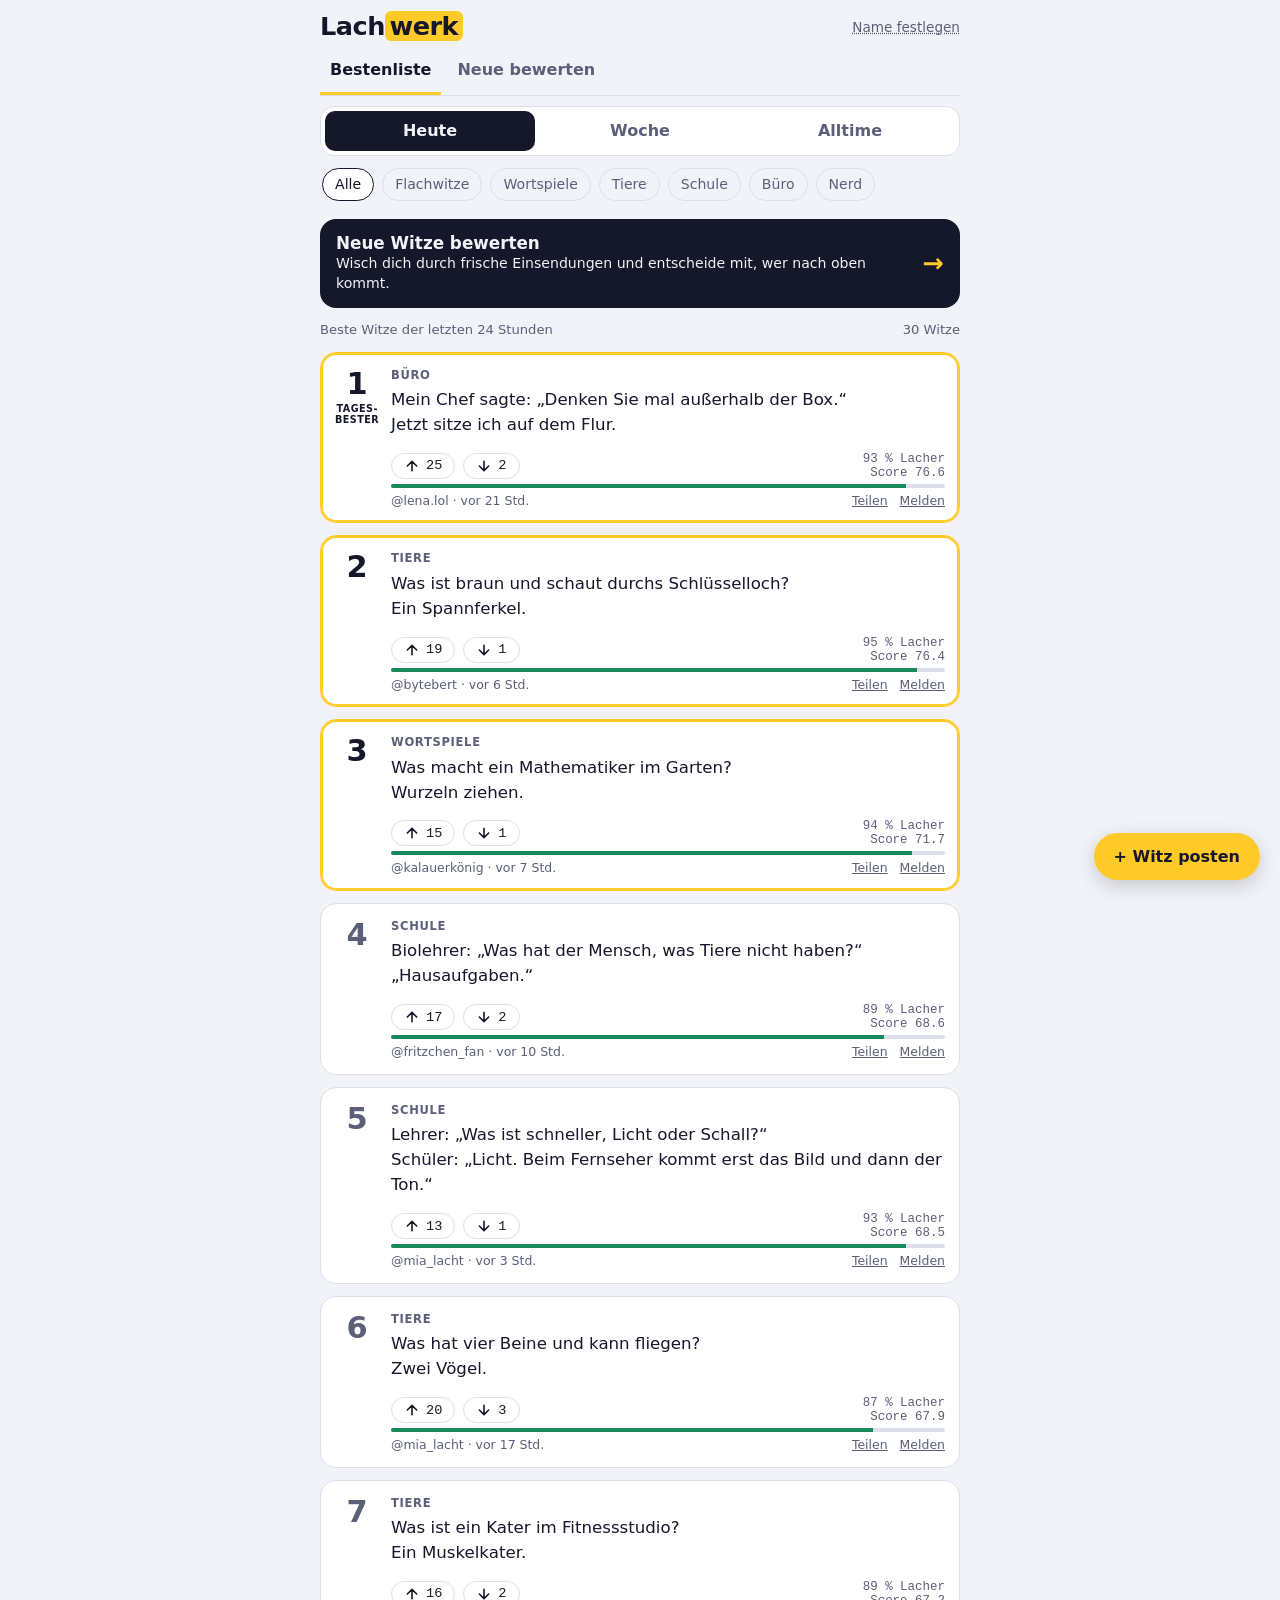
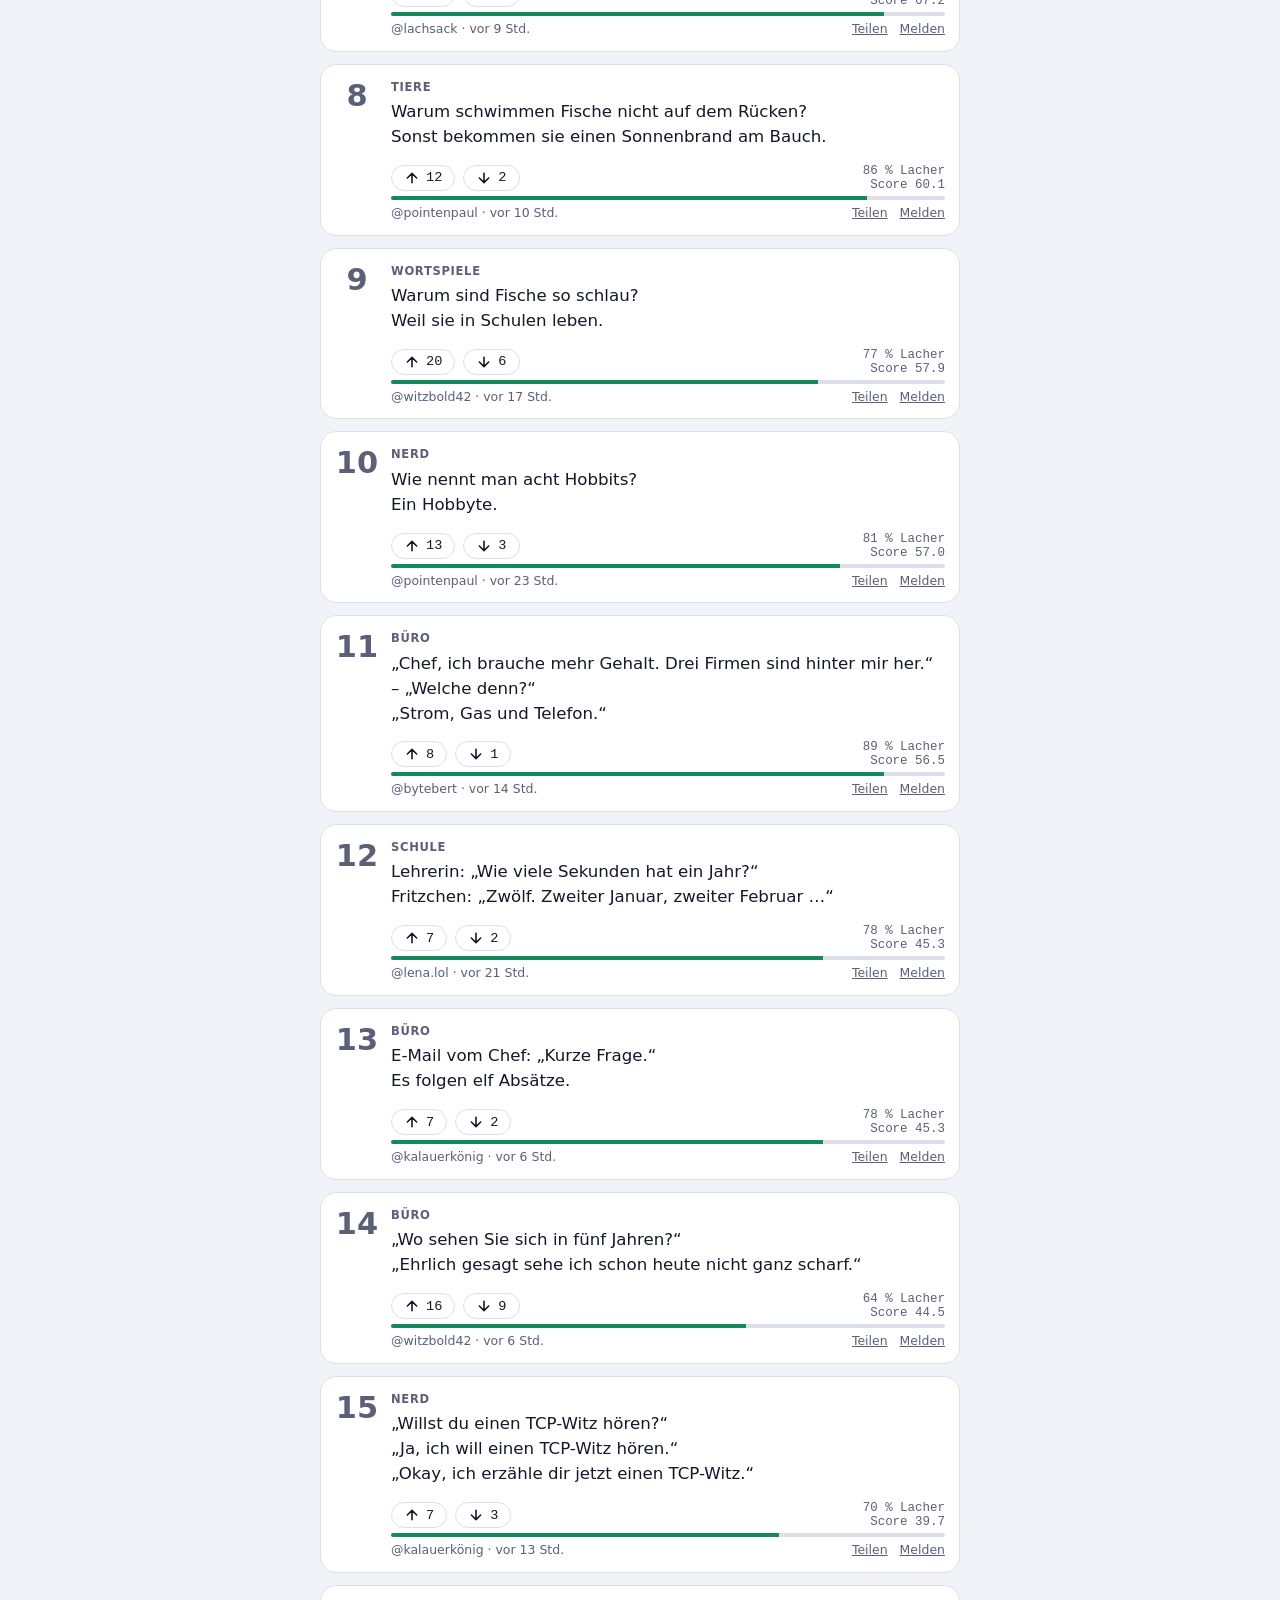
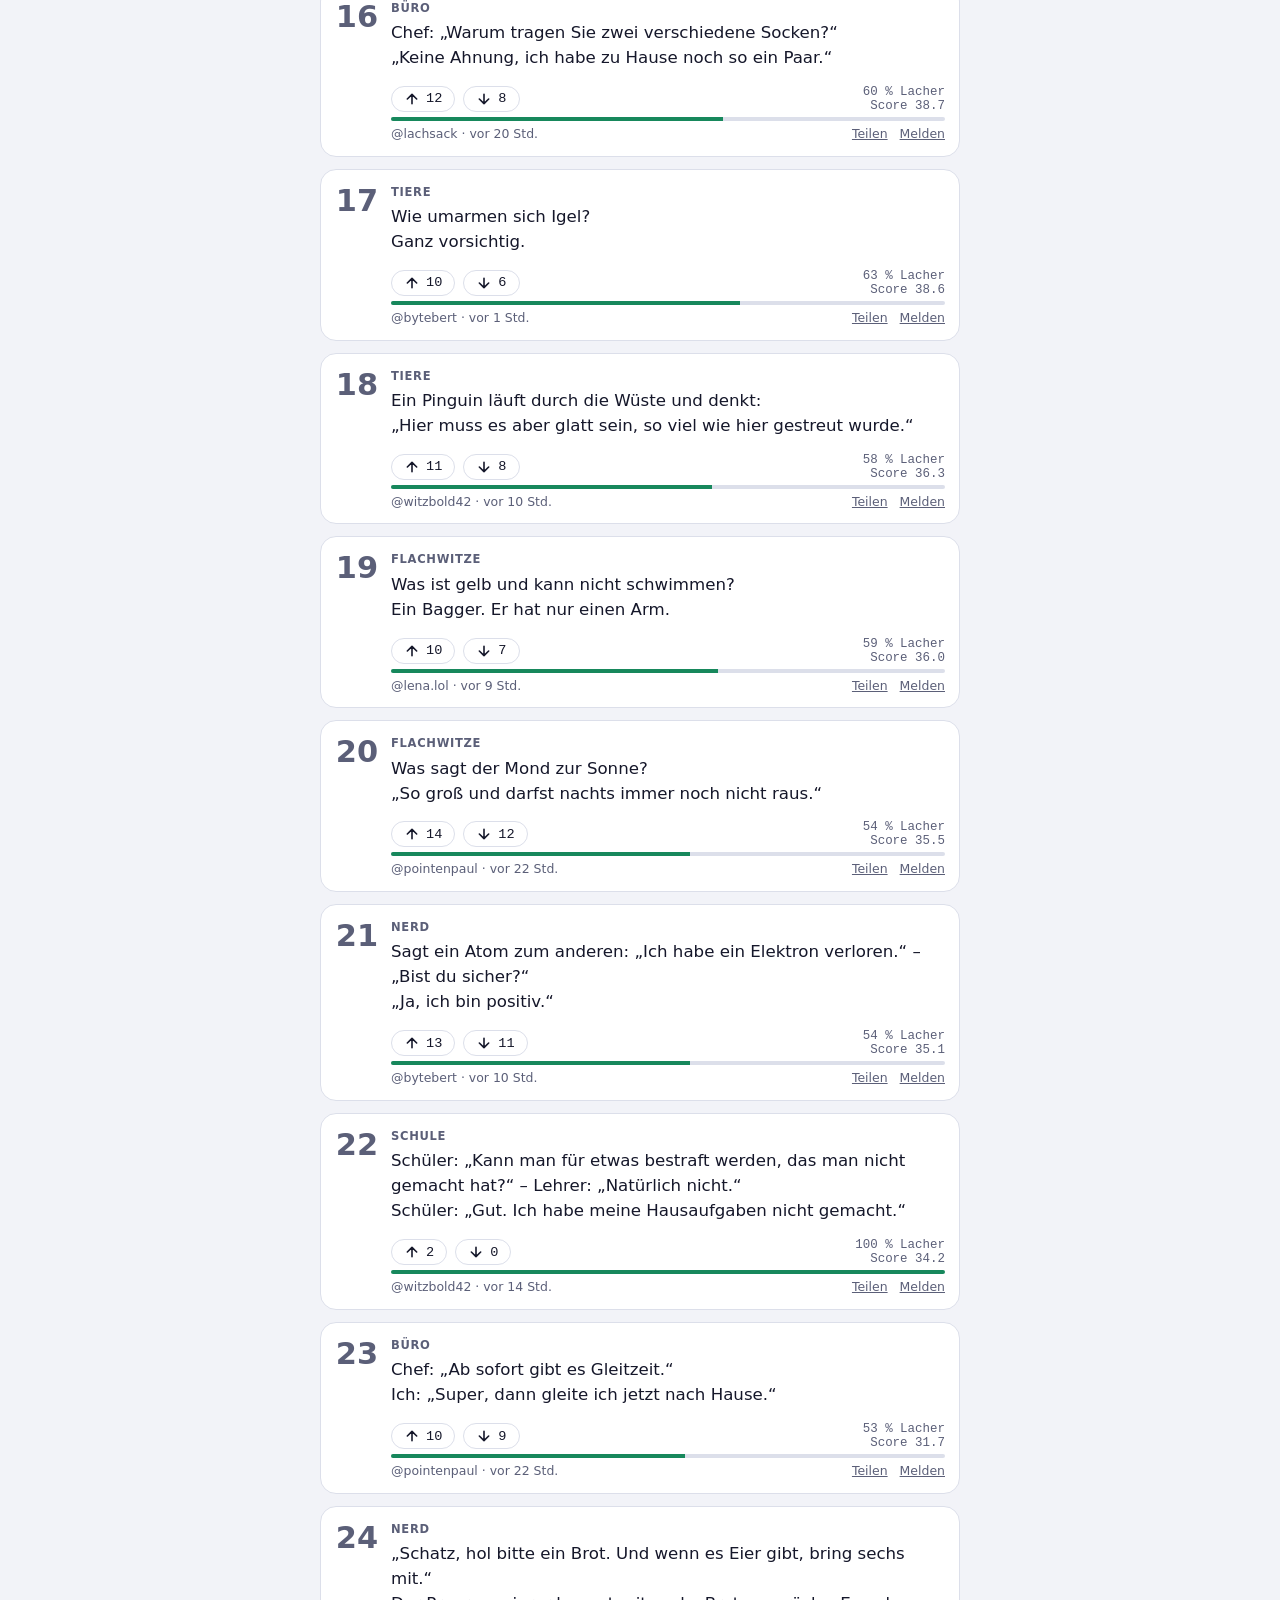
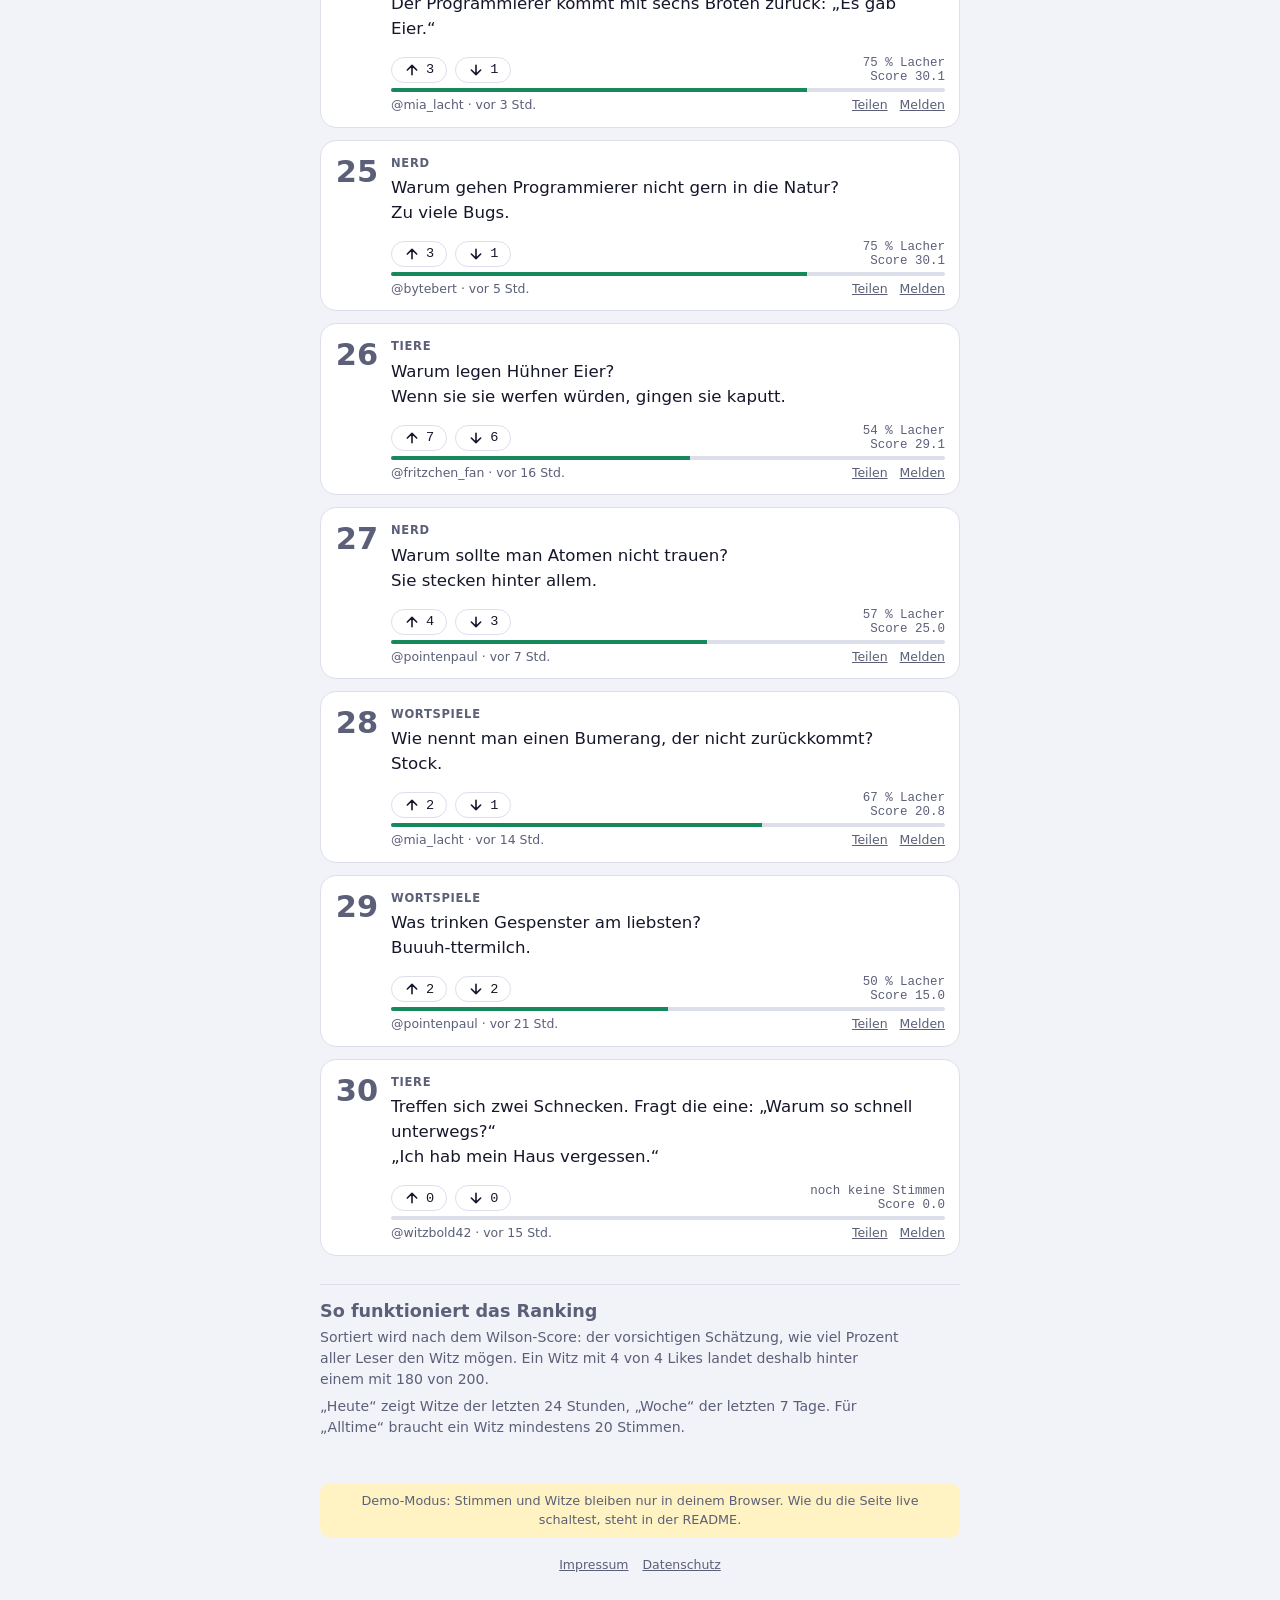
==== index.html @ f5f8daeb "Add files via upload" ====
<!doctype html>
<html lang="de">
<head>
  <meta charset="utf-8">
  <meta name="viewport" content="width=device-width, initial-scale=1, viewport-fit=cover">
  <title>Lachwerk – Die besten Witze des Tages</title>
  <meta name="description" content="Witze posten, liken und mitentscheiden: Tagesbeste, Wochenbeste und die besten Witze aller Zeiten. Ohne Anmeldung.">
  <meta name="theme-color" content="#ffc928">
  <link rel="icon" href="favicon.svg" type="image/svg+xml">
  <link rel="stylesheet" href="style.css">
  <!-- Vorschau beim Teilen (WhatsApp, Telegram …). Für beste Ergebnisse "og:image" auf die volle Adresse ändern,
       z. B. https://DEIN-NAME.github.io/lachwerk/og-image.png -->
  <meta property="og:type" content="website">
  <meta property="og:title" content="Lachwerk – Die besten Witze des Tages">
  <meta property="og:description" content="Witze posten, liken und mitentscheiden, welcher Witz heute ganz oben steht.">
  <meta property="og:image" content="og-image.png">
  <meta name="twitter:card" content="summary_large_image">
</head>
<body>
  <div class="wrap">
    <header>
      <div class="bar">
        <a class="logo" href="#/" aria-label="Lachwerk – zur Bestenliste">Lach<span>werk</span></a>
        <button class="who" id="who" title="Deinen Anzeigenamen ändern">Gast</button>
      </div>
      <nav class="nav" id="nav" aria-label="Hauptnavigation"></nav>
      <div id="listControls" style="display:grid;gap:10px">
        <div class="tabs" role="tablist" aria-label="Zeitraum">
          <button role="tab" data-range="day" aria-selected="true">Heute</button>
          <button role="tab" data-range="week" aria-selected="false">Woche</button>
          <button role="tab" data-range="all" aria-selected="false">Alltime</button>
        </div>
        <div class="chips" id="chips"></div>
      </div>
    </header>

    <main id="main"><p class="loading">Lade Witze …</p></main>

    <footer>
      <p class="demo-banner" id="demoBanner" hidden>Demo-Modus: Stimmen und Witze bleiben nur in deinem Browser. Wie du die Seite live schaltest, steht in der README.</p>
      <nav><a href="impressum.html">Impressum</a><a href="datenschutz.html">Datenschutz</a></nav>
    </footer>
  </div>

  <button class="fab" id="postBtn">+ Witz posten</button>

  <div class="scrim" id="postSheet" hidden>
    <form class="sheet" id="postForm" novalidate>
      <h2>Neuer Witz</h2>
      <label>Dein Name (wird angezeigt)<input type="text" id="postName" maxlength="24" autocomplete="nickname" placeholder="z. B. Pointenpaul"></label>
      <label>Kategorie<select id="postCat"></select></label>
      <label>Dein Witz<textarea id="postText" maxlength="500" placeholder="Was ist …"></textarea></label>
      <div id="dupBox" hidden></div>
      <p class="err" id="postErr"></p>
      <p class="muted small">Keine Beleidigungen, keine Werbung. Gemeldete Witze werden geprüft.</p>
      <div class="row end"><button type="button" class="btn ghost" data-close>Abbrechen</button><button class="btn accent" id="postSubmit">Veröffentlichen</button></div>
    </form>
  </div>

  <div class="scrim" id="nameSheet" hidden>
    <form class="sheet" id="nameForm" novalidate>
      <h2>Dein Anzeigename</h2>
      <p class="muted small">Erscheint unter deinen Witzen. Ein Konto brauchst du nicht.</p>
      <label>Name<input type="text" id="nameInput" maxlength="24" autocomplete="nickname"></label>
      <p class="err" id="nameErr"></p>
      <div class="row end"><button type="button" class="btn ghost" data-close>Abbrechen</button><button class="btn">Speichern</button></div>
    </form>
  </div>

  <div class="scrim" id="reportSheet" hidden>
    <div class="sheet">
      <h2>Witz melden?</h2>
      <p class="muted small">Der Witz wird für dich ausgeblendet und von der Moderation geprüft. Nach mehreren Meldungen wird er für alle ausgeblendet.</p>
      <div class="row end"><button class="btn ghost" data-close>Abbrechen</button><button class="btn" id="reportConfirm">Melden</button></div>
    </div>
  </div>

  <div class="toast" id="toast" role="status" hidden></div>

  <script src="config.js"></script>
  <script src="startwitze.js"></script>
  <script src="app.js"></script>
</body>
</html>
---- style.css ----
/* Lachwerk – phone-first, eine Spalte. Systemschriften (keine externen Fonts, DSGVO-freundlich). */
:root {
  --bg: #f2f3f8; --surface: #ffffff; --ink: #15172a; --muted: #5b5f78; --line: #dcdfea;
  --accent: #ffc928; --accent-soft: #fff3c4; --up: #17885c; --down: #c93a52; --wa: #1f9e57; --scrim: rgba(21,23,42,.45);
  --f-display: ui-rounded, "SF Pro Rounded", "Arial Rounded MT Bold", "Nunito", system-ui, sans-serif;
  --f-body: system-ui, -apple-system, "Segoe UI", Roboto, "Helvetica Neue", Arial, sans-serif;
  --f-mono: ui-monospace, "SF Mono", Menlo, Consolas, monospace;
  color-scheme: light;
}
@media (prefers-color-scheme: dark) {
  :root {
    --bg: #10111a; --surface: #1a1c29; --ink: #eef0f8; --muted: #9a9eb8; --line: #2b2e40;
    --accent-soft: #3a3218; --up: #3ccf95; --down: #ff6f86; --wa: #25b866; --scrim: rgba(0,0,0,.6);
    color-scheme: dark;
  }
}

* { box-sizing: border-box; }
[hidden] { display: none !important; }
html, body { margin: 0; }
body {
  background: var(--bg); color: var(--ink); font: 400 16px/1.5 var(--f-body);
  padding-left: max(16px, env(safe-area-inset-left, 0px));
  padding-right: max(16px, env(safe-area-inset-right, 0px));
}
a { color: inherit; }
button { font: inherit; color: inherit; cursor: pointer; }
button:disabled { opacity: .55; cursor: default; }
:focus-visible { outline: 3px solid var(--accent); outline-offset: 2px; }
.wrap { max-width: 640px; margin: 0 auto; padding-block: 0 100px; }

/* Kopf */
header { position: sticky; top: env(safe-area-inset-top, 0px); z-index: 5; background: var(--bg); padding-block: 14px 10px; display: grid; gap: 10px; }
.bar { display: flex; align-items: center; gap: 10px; }
.logo { font: 800 1.6rem/1 var(--f-display); letter-spacing: -.02em; margin-right: auto; text-decoration: none; }
.logo span { background: var(--accent); color: #15172a; padding: 0 .18em; border-radius: 6px; }
.who { font-size: .85rem; color: var(--muted); border: 0; background: none; padding: 0; text-decoration: underline dotted; }
.btn { display: inline-flex; align-items: center; justify-content: center; gap: 6px; border: 0; border-radius: 999px; padding: 9px 16px; font-weight: 600; background: var(--ink); color: var(--bg); text-decoration: none; font-size: .95rem; }
.btn.ghost { background: transparent; color: var(--ink); border: 1.5px solid var(--line); }
.btn.accent { background: var(--accent); color: #15172a; }
.btn.danger { background: var(--down); color: #fff; }
.btn.wa { background: var(--wa); color: #fff; }

.nav { display: flex; gap: 6px; border-bottom: 1px solid var(--line); overflow-x: auto; scrollbar-width: none; }
.nav a { padding: 8px 10px 10px; font-weight: 600; color: var(--muted); border-bottom: 3px solid transparent; display: inline-flex; gap: 6px; align-items: center; white-space: nowrap; text-decoration: none; }
.nav a[aria-current="page"] { color: var(--ink); border-bottom-color: var(--accent); }
.badge { font: 600 .7rem/1 var(--f-mono); background: var(--accent); color: #15172a; border-radius: 999px; padding: 3px 6px; }
.badge.alert { background: var(--down); color: #fff; }

.tabs { display: grid; grid-auto-flow: column; grid-auto-columns: 1fr; background: var(--surface); border: 1px solid var(--line); border-radius: 14px; padding: 4px; }
.tabs button { border: 0; background: transparent; border-radius: 10px; padding: 8px 4px; font-weight: 600; color: var(--muted); }
.tabs button[aria-selected="true"] { background: var(--ink); color: var(--bg); }
.chips { display: flex; gap: 8px; overflow-x: auto; scrollbar-width: none; padding: 2px; }
.chips::-webkit-scrollbar, .nav::-webkit-scrollbar { display: none; }
.chip { flex: none; border: 1.5px solid var(--line); background: transparent; border-radius: 999px; padding: 5px 12px; font-size: .88rem; font-weight: 500; color: var(--muted); }
.chip[aria-pressed="true"] { border-color: var(--ink); color: var(--ink); background: var(--surface); }

/* Inhalt */
.view { display: grid; gap: 12px; padding-top: 6px; }
.meta-row { display: flex; justify-content: space-between; align-items: baseline; gap: 8px; font-size: .82rem; color: var(--muted); }
.notice { background: var(--accent-soft); border-radius: 10px; padding: 8px 12px; font-size: .88rem; }
h1 { font: 800 1.6rem/1.15 var(--f-display); margin: 0; text-wrap: balance; }
h2 { font: 800 1.1rem var(--f-display); margin: 0; }
.muted { color: var(--muted); margin: 0; }
.small { font-size: .85rem; }
.loading { color: var(--muted); text-align: center; padding: 40px 0; }

.cta { display: flex; align-items: center; gap: 12px; background: var(--ink); color: var(--bg); border-radius: 16px; padding: 14px 16px; font-size: .88rem; line-height: 1.4; text-decoration: none; }
.cta strong { font: 800 1.05rem var(--f-display); }
.cta .arrow { margin-left: auto; font: 800 1.6rem var(--f-display); color: var(--accent); }

ol.list { list-style: none; margin: 0; padding: 0; display: grid; gap: 12px; }
.card { background: var(--surface); border: 1px solid var(--line); border-radius: 16px; padding: 14px 14px 12px; display: grid; grid-template-columns: 44px 1fr; gap: 4px 12px; }
.card.top { border-color: var(--accent); box-shadow: 0 0 0 2px var(--accent) inset; }
.card.single { grid-template-columns: 1fr; }
.card.single > * { grid-column: 1 / -1; }
.rank { font: 800 1.9rem/1 var(--f-display); color: var(--muted); text-align: center; padding-top: 2px; }
.card.top .rank { color: var(--ink); }
.rank small { display: block; font: 600 .6rem/1.2 var(--f-body); letter-spacing: .05em; text-transform: uppercase; margin-top: 4px; hyphens: auto; }
.body { min-width: 0; }
.tag { font-size: .72rem; font-weight: 600; letter-spacing: .06em; text-transform: uppercase; color: var(--muted); }
.joke { margin: 4px 0 10px; font-size: 1.04rem; white-space: pre-line; overflow-wrap: anywhere; display: block; text-decoration: none; }
.card.single .joke { font-size: 1.25rem; }
.foot { grid-column: 2; display: flex; flex-wrap: wrap; align-items: center; gap: 8px; }
.vote { display: inline-flex; align-items: center; gap: 6px; border: 1.5px solid var(--line); background: transparent; border-radius: 999px; padding: 4px 12px; font: 500 .85rem var(--f-mono); font-variant-numeric: tabular-nums; }
.vote svg { width: 16px; height: 16px; }
.vote.up[aria-pressed="true"] { border-color: var(--up); color: var(--up); background: color-mix(in srgb, var(--up) 12%, transparent); }
.vote.down[aria-pressed="true"] { border-color: var(--down); color: var(--down); background: color-mix(in srgb, var(--down) 12%, transparent); }
.score { margin-left: auto; font: 500 .78rem var(--f-mono); color: var(--muted); text-align: right; font-variant-numeric: tabular-nums; }
.meter { grid-column: 2; height: 4px; border-radius: 4px; background: var(--line); overflow: hidden; }
.meter i { display: block; height: 100%; background: var(--up); }
.by { grid-column: 2; display: flex; justify-content: space-between; flex-wrap: wrap; gap: 8px; font-size: .78rem; color: var(--muted); }
.by-actions { display: inline-flex; gap: 12px; }
.link { border: 0; background: none; padding: 0; color: var(--muted); text-decoration: underline; font-size: .78rem; }
.empty { text-align: center; color: var(--muted); padding: 40px 16px; border: 1.5px dashed var(--line); border-radius: 16px; margin: 0; }
.more { justify-self: center; }

.fab { position: fixed; right: calc(max(16px, env(safe-area-inset-right, 0px)) + 4px); bottom: calc(20px + env(safe-area-inset-bottom, 0px)); z-index: 6;
  border: 0; border-radius: 999px; background: var(--accent); color: #15172a; font: 800 1rem var(--f-display); padding: 14px 20px; box-shadow: 0 6px 20px rgba(0,0,0,.18); }

.how { margin-top: 16px; font-size: .88rem; color: var(--muted); border-top: 1px solid var(--line); padding-top: 16px; }
.how p { margin: 6px 0 0; max-width: 65ch; }

/* Swipe */
.swipe-stage { position: relative; display: grid; min-height: 330px; }
.swipe-card { grid-area: 1 / 1; position: relative; background: var(--surface); border: 1px solid var(--line); border-radius: 22px; padding: 30px 22px 20px;
  display: flex; flex-direction: column; gap: 10px; touch-action: pan-y; user-select: none; -webkit-user-select: none; cursor: grab;
  box-shadow: 0 10px 30px rgba(21,23,42,.10); transition: transform .22s ease, opacity .22s ease; }
.swipe-card.dragging { transition: none; cursor: grabbing; }
.swipe-card.leaving { opacity: 0; }
.swipe-card.behind { transform: scale(.95) translateY(12px); opacity: .55; box-shadow: none; pointer-events: none; }
.swipe-text { font-size: 1.3rem; line-height: 1.45; margin: 0; white-space: pre-line; overflow-wrap: anywhere; flex: 1; }
.swipe-meta { font-size: .8rem; color: var(--muted); }
.stamp { position: absolute; top: 16px; font: 800 1.05rem var(--f-display); text-transform: uppercase; letter-spacing: .06em; padding: 3px 10px; border: 3px solid; border-radius: 8px; opacity: 0; pointer-events: none; }
.stamp.like { right: 16px; color: var(--up); transform: rotate(8deg); }
.stamp.nope { left: 16px; color: var(--down); transform: rotate(-8deg); }
.swipe-actions { display: flex; justify-content: center; align-items: center; gap: 18px; }
.round { width: 64px; height: 64px; border-radius: 50%; border: 2px solid var(--line); background: var(--surface); display: grid; place-items: center; }
.round svg { width: 28px; height: 28px; }
.round.like { color: var(--up); border-color: var(--up); }
.round.nope { color: var(--down); border-color: var(--down); }
.swipe-hint { text-align: center; font-size: .78rem; color: var(--muted); margin: 0; }
.swipe-empty { display: grid; gap: 10px; text-align: center; padding: 40px 16px; border: 1.5px dashed var(--line); border-radius: 22px; }
.swipe-empty p { margin: 0; }
.row { display: flex; gap: 8px; flex-wrap: wrap; }
.row.end { justify-content: flex-end; }
.row.center { justify-content: center; }

/* Teilen */
.share { display: grid; gap: 12px; background: var(--surface); border: 1px solid var(--line); border-radius: 16px; padding: 16px; }
.share-grid { display: grid; grid-template-columns: minmax(0, 1fr) 180px; gap: 16px; align-items: start; }
.share-grid canvas { width: 100%; height: auto; border-radius: 10px; border: 1px solid var(--line); display: block; }
.share-buttons { display: grid; gap: 8px; align-content: start; }
@media (max-width: 460px) { .share-grid { grid-template-columns: 1fr; } .share-grid canvas { max-width: 200px; } }

/* Moderation */
.mod-list { list-style: none; margin: 0; padding: 0; display: grid; gap: 12px; }
.mod-item { background: var(--surface); border: 1px solid var(--line); border-radius: 14px; padding: 14px; display: grid; gap: 8px; }
.mod-item.st-hidden { border-color: var(--down); }
.mod-item .txt { margin: 0; white-space: pre-line; overflow-wrap: anywhere; }
.mod-head { display: flex; flex-wrap: wrap; align-items: center; gap: 8px; }
.pill { font-size: .72rem; font-weight: 600; border-radius: 999px; padding: 2px 9px; border: 1.5px solid var(--line); }
.pill.st-hidden { border-color: var(--down); color: var(--down); }
.pill.st-visible { border-color: var(--up); color: var(--up); }
.pill.reports { background: var(--accent-soft); border-color: transparent; }

/* Formulare & Sheets */
.form { display: grid; gap: 12px; }
.form label, .sheet label { font-size: .82rem; font-weight: 600; display: grid; gap: 4px; }
input[type=text], input[type=password], select, textarea { font: inherit; font-weight: 400; color: var(--ink); background: var(--bg); border: 1.5px solid var(--line); border-radius: 10px; padding: 10px; }
textarea { min-height: 120px; resize: vertical; }
.scrim { position: fixed; inset: 0; background: var(--scrim); z-index: 10; display: flex; align-items: flex-end; justify-content: center; }
.sheet { background: var(--surface); width: 100%; max-width: 520px; border-radius: 20px 20px 0 0; max-height: 92vh; overflow: auto;
  padding: 20px max(20px, env(safe-area-inset-right, 0px)) calc(20px + env(safe-area-inset-bottom, 0px)) max(20px, env(safe-area-inset-left, 0px)); display: grid; gap: 12px; }
.err { color: var(--down); font-size: .85rem; margin: 0; }
.dup { background: color-mix(in srgb, var(--down) 10%, var(--surface)); border: 1.5px solid var(--down); border-radius: 12px; padding: 10px 12px; display: grid; gap: 6px; font-size: .88rem; }
.dup q { display: block; white-space: pre-line; color: var(--muted); quotes: none; }
.toast { position: fixed; left: 50%; transform: translateX(-50%); bottom: calc(84px + env(safe-area-inset-bottom, 0px)); background: var(--ink); color: var(--bg); padding: 10px 16px; border-radius: 999px; font-size: .9rem; z-index: 20; max-width: calc(100% - 32px); text-align: center; }

footer { margin-top: 32px; display: grid; gap: 6px; justify-items: center; font-size: .78rem; color: var(--muted); text-align: center; }
footer nav { display: flex; gap: 14px; }
.demo-banner { background: var(--accent-soft); border-radius: 10px; padding: 8px 12px; font-size: .8rem; }

/* Rechtstexte */
.legal { max-width: 65ch; padding-block: 24px 60px; }
.legal h1 { margin-bottom: 16px; }
.legal h2 { margin-top: 24px; }
.legal mark { background: var(--accent-soft); color: inherit; padding: 0 .2em; }

@media (prefers-reduced-motion: reduce) { .swipe-card { transition: none; } }
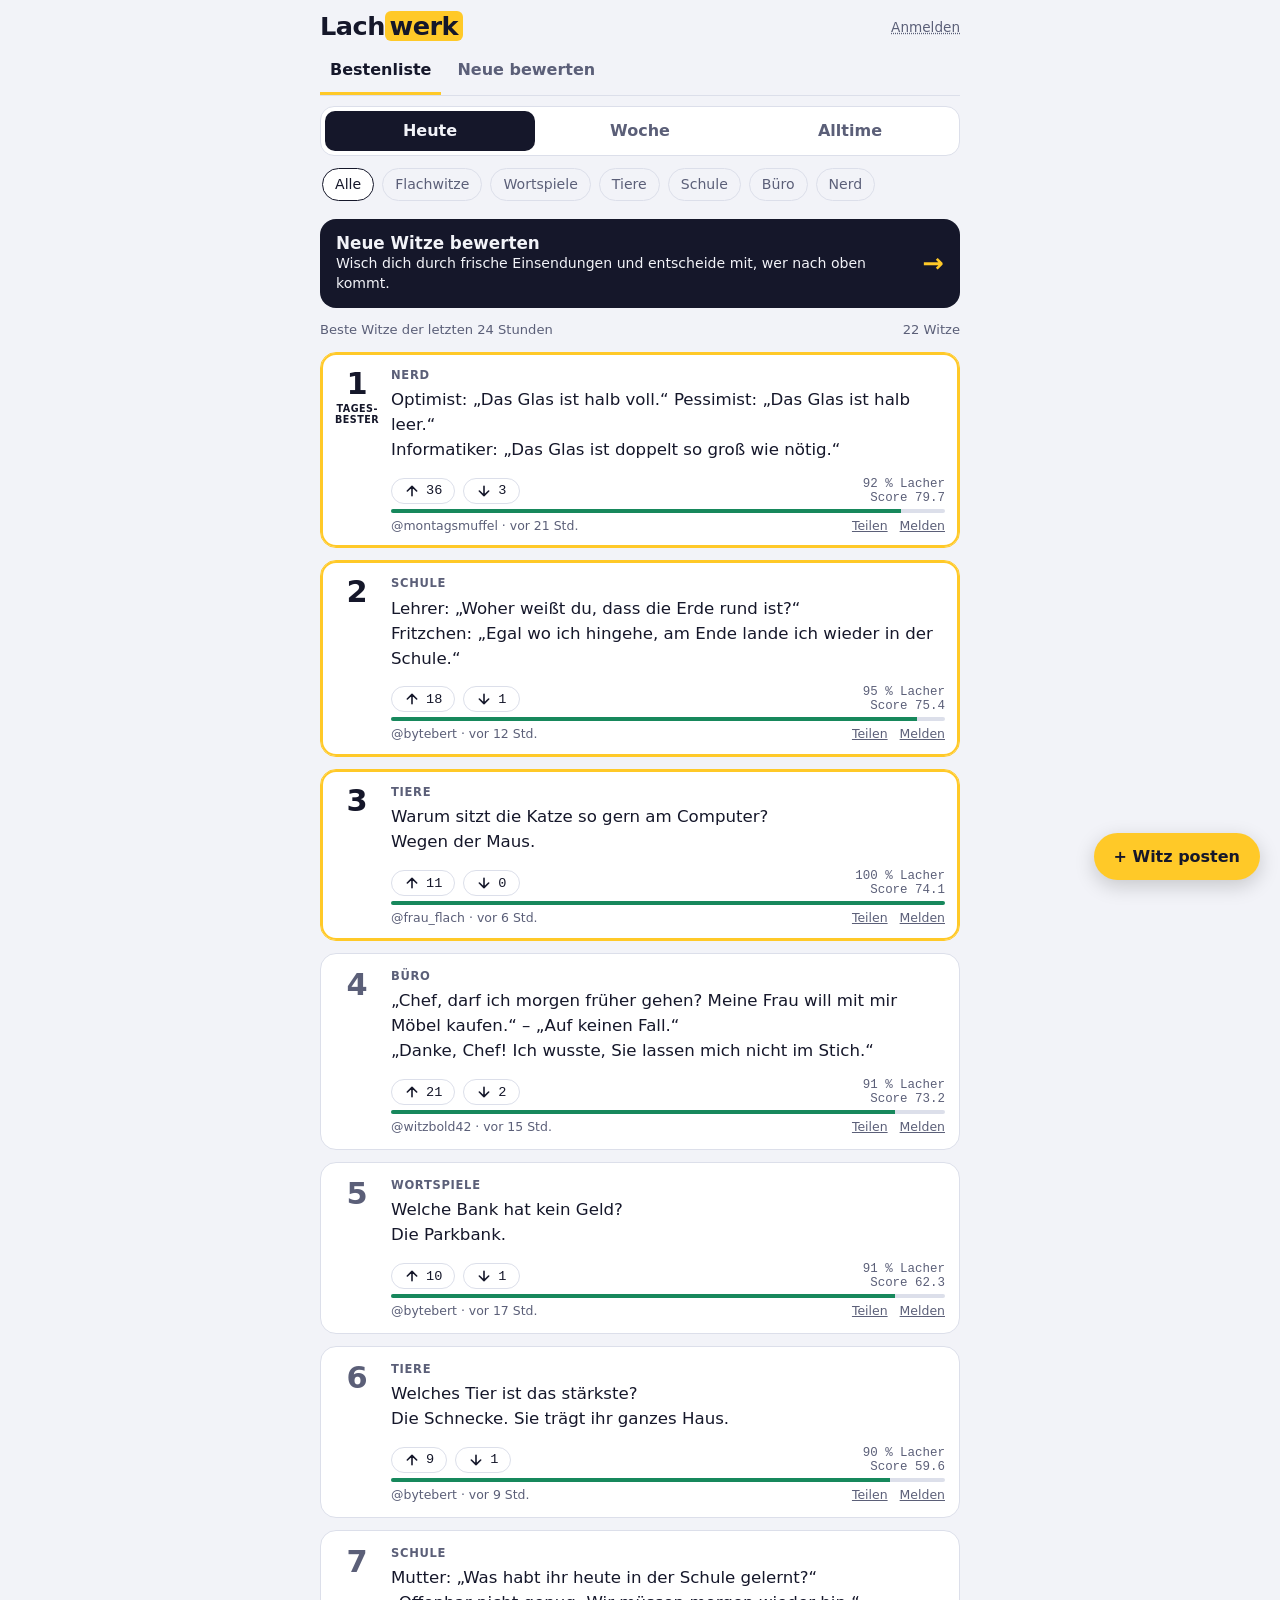
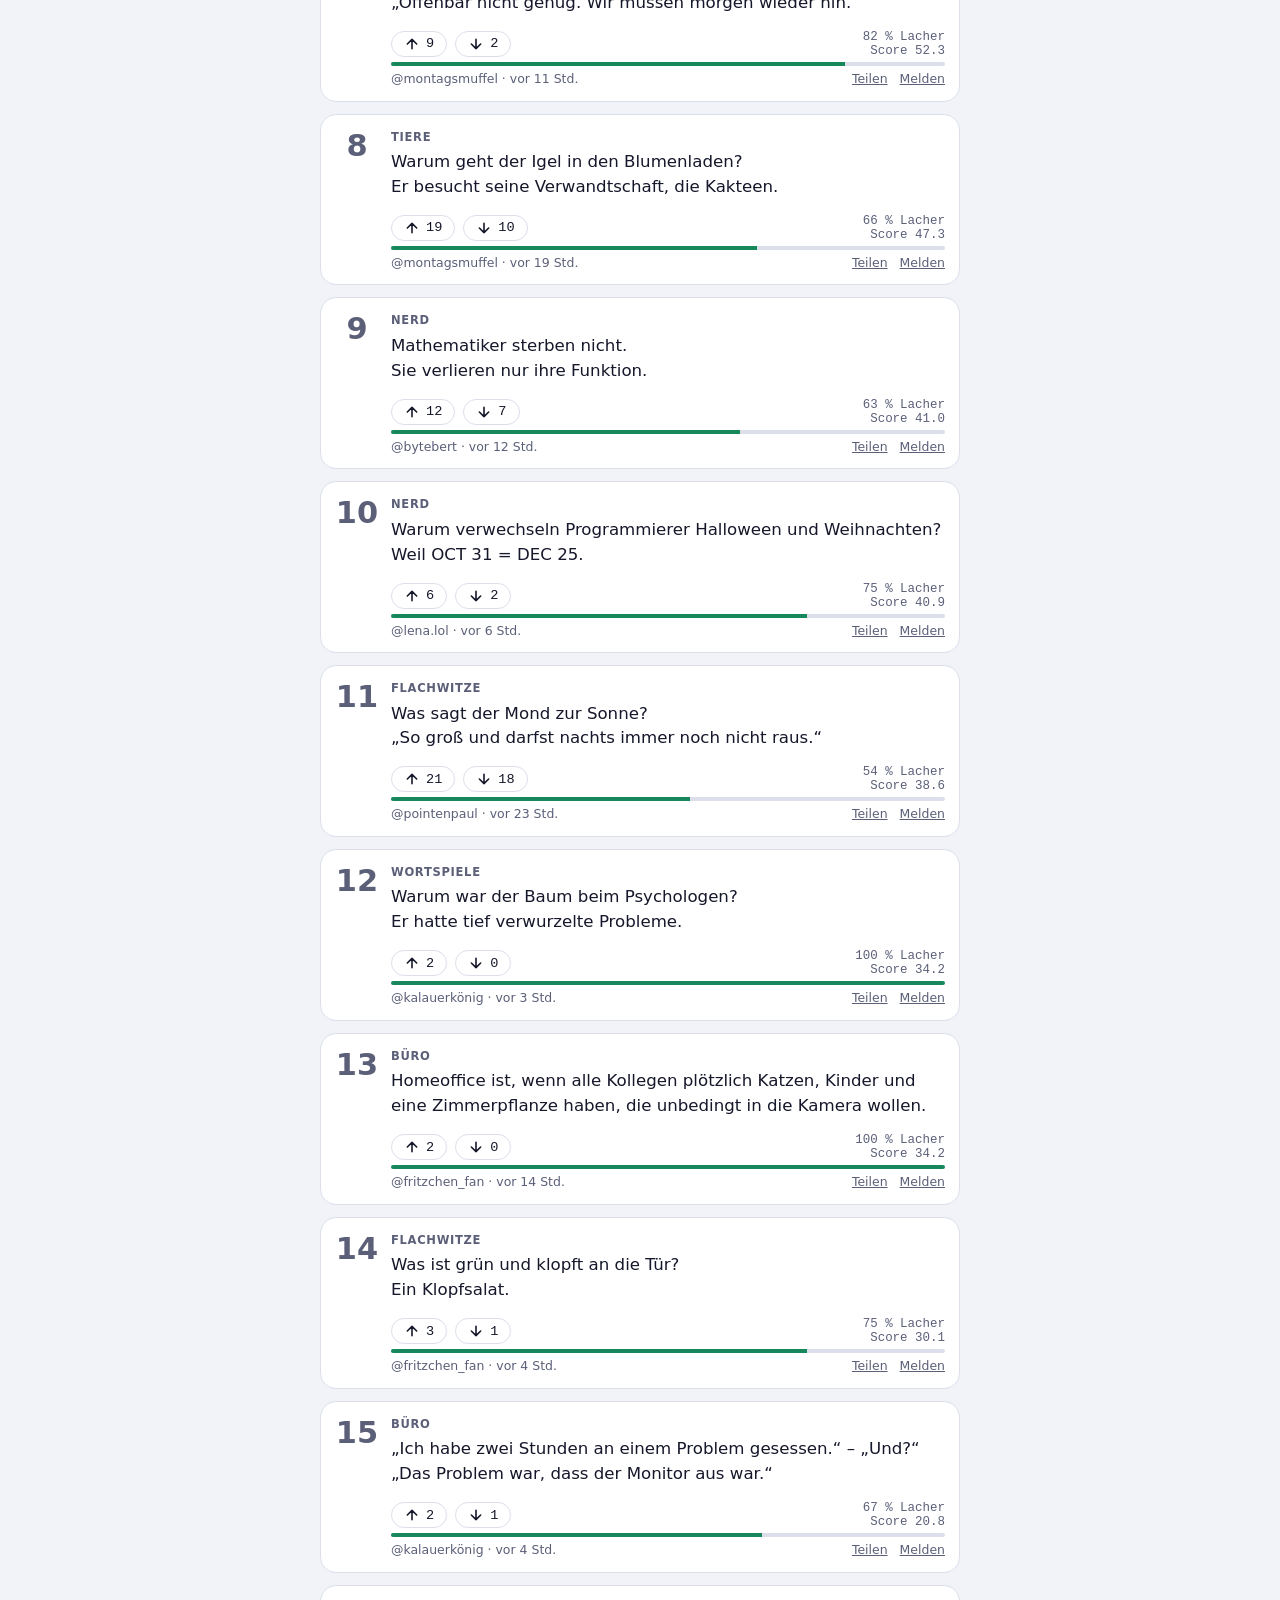
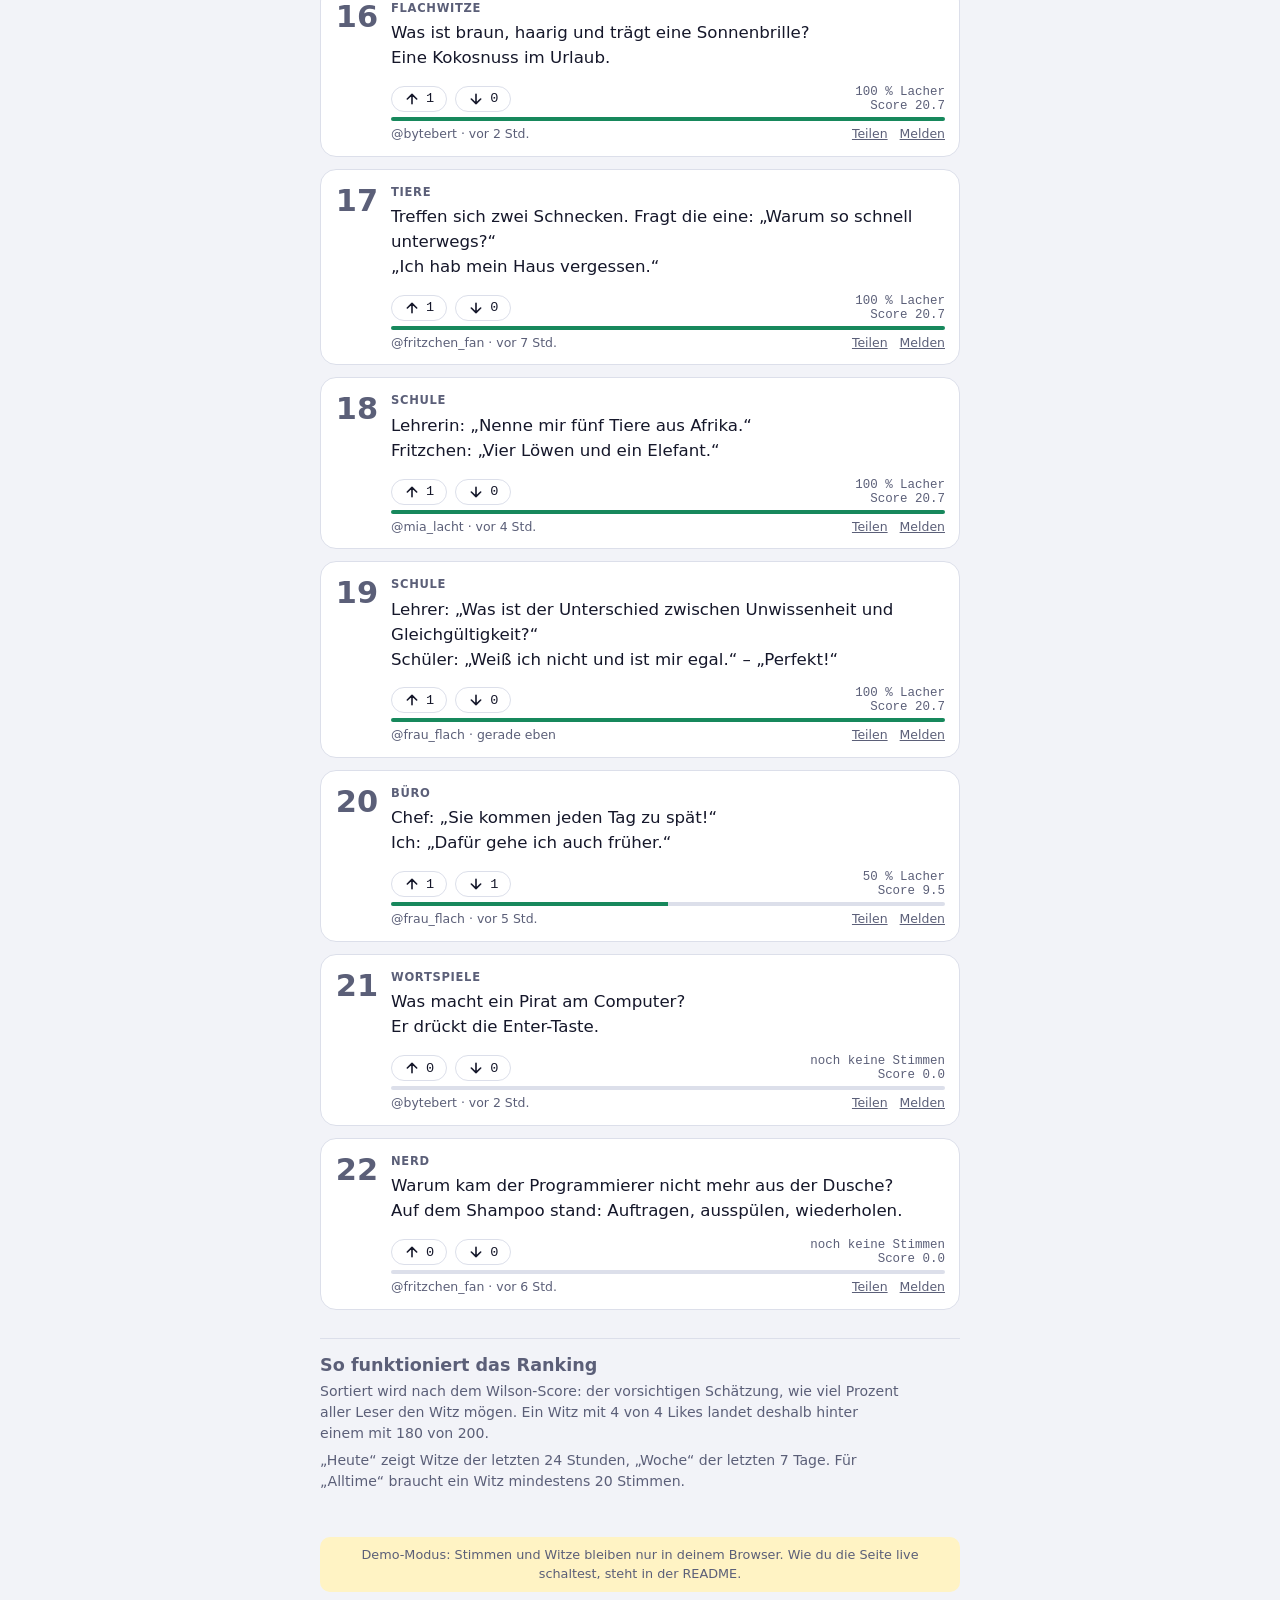
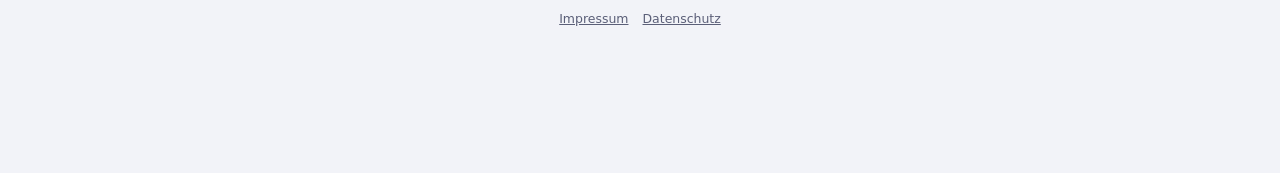
==== commit 1dc7e62f: "Registrierung zum Posten: Konten mit E-Mail-Bestätigung - Posten nur mit Konto (Benutzername, E-Mail" ====
--- a/index.html
+++ b/index.html
@@ -21,7 +21,7 @@
     <header>
       <div class="bar">
         <a class="logo" href="#/" aria-label="Lachwerk – zur Bestenliste">Lach<span>werk</span></a>
-        <button class="who" id="who" title="Deinen Anzeigenamen ändern">Gast</button>
+        <button class="who" id="who" title="Anmelden oder registrieren">Anmelden</button>
       </div>
       <nav class="nav" id="nav" aria-label="Hauptnavigation"></nav>
       <div id="listControls" style="display:grid;gap:10px">
@@ -47,7 +47,7 @@
   <div class="scrim" id="postSheet" hidden>
     <form class="sheet" id="postForm" novalidate>
       <h2>Neuer Witz</h2>
-      <label>Dein Name (wird angezeigt)<input type="text" id="postName" maxlength="24" autocomplete="nickname" placeholder="z. B. Pointenpaul"></label>
+      <p class="muted small" id="postAs"></p>
       <label>Kategorie<select id="postCat"></select></label>
       <label>Dein Witz<textarea id="postText" maxlength="500" placeholder="Was ist …"></textarea></label>
       <div id="dupBox" hidden></div>
@@ -57,13 +57,51 @@
     </form>
   </div>
 
-  <div class="scrim" id="nameSheet" hidden>
-    <form class="sheet" id="nameForm" novalidate>
-      <h2>Dein Anzeigename</h2>
-      <p class="muted small">Erscheint unter deinen Witzen. Ein Konto brauchst du nicht.</p>
-      <label>Name<input type="text" id="nameInput" maxlength="24" autocomplete="nickname"></label>
-      <p class="err" id="nameErr"></p>
-      <div class="row end"><button type="button" class="btn ghost" data-close>Abbrechen</button><button class="btn">Speichern</button></div>
+  <div class="scrim" id="authSheet" hidden>
+    <form class="sheet" id="authForm" novalidate>
+      <h2 id="authTitle">Anmelden</h2>
+      <p class="muted small" id="authReason"></p>
+      <div id="authFields" class="form">
+        <div class="tabs" role="tablist" id="authTabs">
+          <button type="button" role="tab" data-authmode="login" aria-selected="true">Anmelden</button>
+          <button type="button" role="tab" data-authmode="signup" aria-selected="false">Registrieren</button>
+        </div>
+        <label id="authNameRow" hidden>Benutzername (wird unter deinen Witzen angezeigt)<input type="text" id="authName" maxlength="20" autocomplete="username" placeholder="z. B. Pointenpaul"></label>
+        <label>E-Mail<input type="email" id="authEmail" autocomplete="email" inputmode="email"></label>
+        <label id="authPwRow">Passwort<input type="password" id="authPw" autocomplete="current-password" minlength="8"></label>
+        <label class="check" id="authConsentRow" hidden><input type="checkbox" id="authConsent"> <span>Ich habe die <a href="datenschutz.html" target="_blank" rel="noopener">Datenschutzerklärung</a> gelesen.</span></label>
+        <p class="muted small" id="authDemo" hidden>Demo-Modus: Das Konto gilt nur in diesem Browser. Ein Passwort wird nicht gespeichert.</p>
+        <p class="err" id="authErr"></p>
+        <div class="row end">
+          <button type="button" class="link" id="forgotBtn">Passwort vergessen?</button>
+          <button type="button" class="btn ghost" data-close>Abbrechen</button>
+          <button class="btn accent" id="authSubmit">Anmelden</button>
+        </div>
+      </div>
+      <p class="notice" id="authOk" hidden></p>
+    </form>
+  </div>
+
+  <div class="scrim" id="accountSheet" hidden>
+    <div class="sheet">
+      <h2>Dein Konto</h2>
+      <p class="muted small" id="accountInfo"></p>
+      <div class="row end">
+        <button type="button" class="btn ghost" id="accountPw">Passwort ändern</button>
+        <button type="button" class="btn ghost" data-close>Schließen</button>
+        <button type="button" class="btn" id="logoutBtn">Abmelden</button>
+      </div>
+      <p class="muted small">Konto löschen? Schreib uns über die Adresse im <a href="impressum.html">Impressum</a>.</p>
+    </div>
+  </div>
+
+  <div class="scrim" id="pwSheet" hidden>
+    <form class="sheet" id="pwForm" novalidate>
+      <h2>Neues Passwort</h2>
+      <label>Neues Passwort<input type="password" id="pwNew" autocomplete="new-password" minlength="8"></label>
+      <label>Noch einmal<input type="password" id="pwNew2" autocomplete="new-password" minlength="8"></label>
+      <p class="err" id="pwErr"></p>
+      <div class="row end"><button type="button" class="btn ghost" data-close>Abbrechen</button><button class="btn accent">Speichern</button></div>
     </form>
   </div>
 
--- a/style.css
+++ b/style.css
@@ -147,12 +147,15 @@
 /* Formulare & Sheets */
 .form { display: grid; gap: 12px; }
 .form label, .sheet label { font-size: .82rem; font-weight: 600; display: grid; gap: 4px; }
-input[type=text], input[type=password], select, textarea { font: inherit; font-weight: 400; color: var(--ink); background: var(--bg); border: 1.5px solid var(--line); border-radius: 10px; padding: 10px; }
+input[type=text], input[type=password], input[type=email], select, textarea { font: inherit; font-weight: 400; color: var(--ink); background: var(--bg); border: 1.5px solid var(--line); border-radius: 10px; padding: 10px; }
 textarea { min-height: 120px; resize: vertical; }
 .scrim { position: fixed; inset: 0; background: var(--scrim); z-index: 10; display: flex; align-items: flex-end; justify-content: center; }
 .sheet { background: var(--surface); width: 100%; max-width: 520px; border-radius: 20px 20px 0 0; max-height: 92vh; overflow: auto;
   padding: 20px max(20px, env(safe-area-inset-right, 0px)) calc(20px + env(safe-area-inset-bottom, 0px)) max(20px, env(safe-area-inset-left, 0px)); display: grid; gap: 12px; }
 .err { color: var(--down); font-size: .85rem; margin: 0; }
+.sheet label.check { display: flex; align-items: flex-start; gap: 8px; font-weight: 500; }
+.sheet label.check input { margin-top: 3px; }
+#authOk { margin: 0; }
 .dup { background: color-mix(in srgb, var(--down) 10%, var(--surface)); border: 1.5px solid var(--down); border-radius: 12px; padding: 10px 12px; display: grid; gap: 6px; font-size: .88rem; }
 .dup q { display: block; white-space: pre-line; color: var(--muted); quotes: none; }
 .toast { position: fixed; left: 50%; transform: translateX(-50%); bottom: calc(84px + env(safe-area-inset-bottom, 0px)); background: var(--ink); color: var(--bg); padding: 10px 16px; border-radius: 999px; font-size: .9rem; z-index: 20; max-width: calc(100% - 32px); text-align: center; }
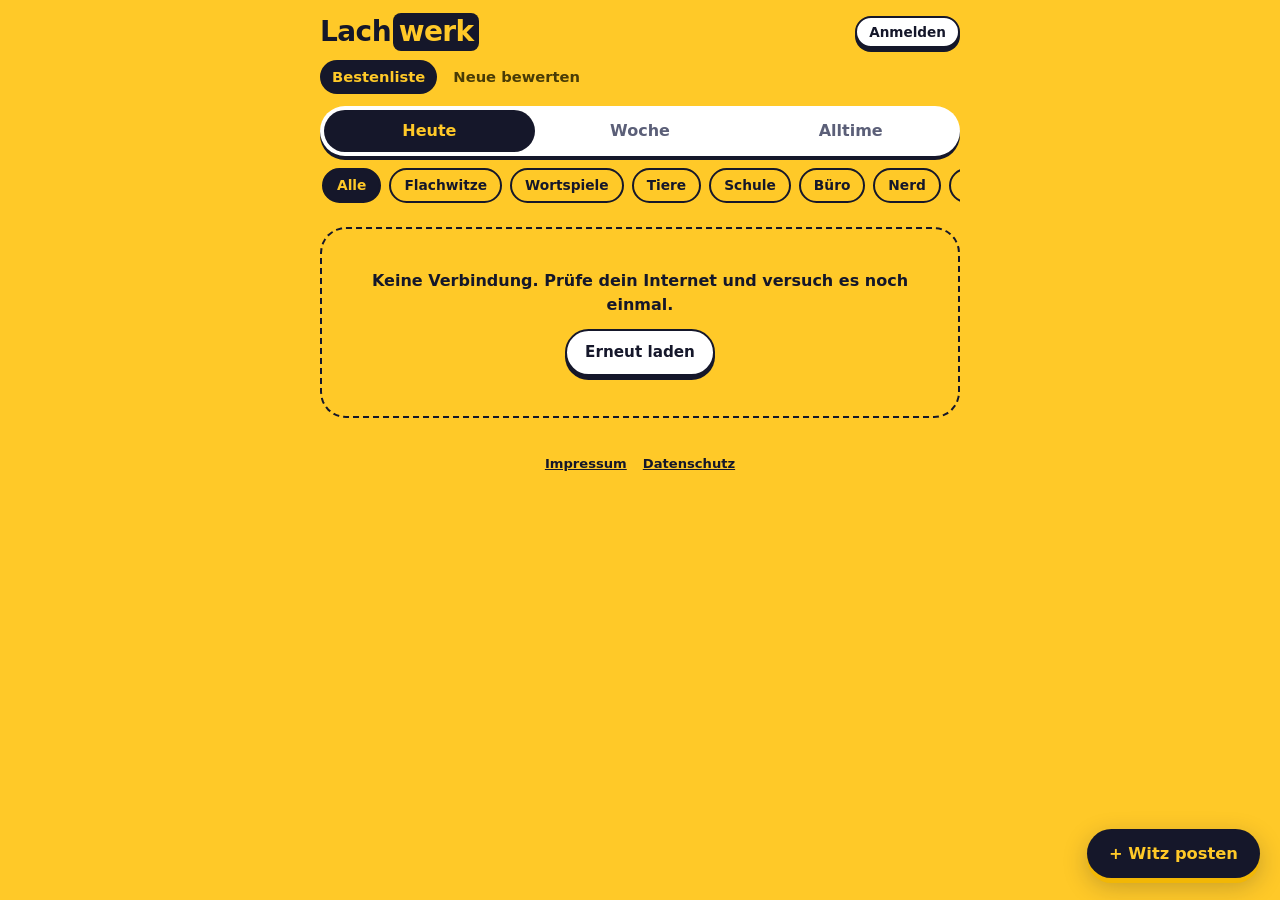
==== commit 3e27c826: "Kategorie Einzeiler mit 30 Witzen" ====
--- a/index.html
+++ b/index.html
@@ -7,7 +7,7 @@
   <meta name="description" content="Witze posten, liken und mitentscheiden: Tagesbeste, Wochenbeste und die besten Witze aller Zeiten. Ohne Anmeldung.">
   <meta name="theme-color" content="#ffc928">
   <link rel="icon" href="favicon.svg" type="image/svg+xml">
-  <link rel="stylesheet" href="style.css">
+  <link rel="stylesheet" href="style.css?v=9">
   <!-- Vorschau beim Teilen (WhatsApp, Telegram …). Für beste Ergebnisse "og:image" auf die volle Adresse ändern,
        z. B. https://DEIN-NAME.github.io/lachwerk/og-image.png -->
   <meta property="og:type" content="website">
@@ -117,6 +117,6 @@
 
   <script src="config.js"></script>
   <script src="startwitze.js"></script>
-  <script src="app.js"></script>
+  <script src="app.js?v=9"></script>
 </body>
 </html>
--- a/style.css
+++ b/style.css
@@ -1,173 +1,198 @@
-/* Lachwerk – phone-first, eine Spalte. Systemschriften (keine externen Fonts, DSGVO-freundlich). */
+/* Lachwerk – Gestaltung im Stil des Story-Bilds:
+   gelber Grund, weiße Karten mit hartem schwarzem Schatten, schwarzes Logo-Feld.
+   Phone-first, eine Spalte. Systemschriften (keine externen Fonts, DSGVO-freundlich).
+   Bewusst nur ein Farbschema: Das Gelb ist die Marke und bleibt auch im Dunkelmodus. */
 :root {
-  --bg: #f2f3f8; --surface: #ffffff; --ink: #15172a; --muted: #5b5f78; --line: #dcdfea;
-  --accent: #ffc928; --accent-soft: #fff3c4; --up: #17885c; --down: #c93a52; --wa: #1f9e57; --scrim: rgba(21,23,42,.45);
+  --yellow: #ffc928;      /* Grundfläche, wie das Story-Bild */
+  --yellow-deep: #f2b705; /* leicht dunkleres Gelb für Flächen auf Gelb */
+  --paper: #ffffff;       /* Karten */
+  --ink: #15172a;         /* Schrift, Logo-Feld, Schatten */
+  --muted: #5b5f78;       /* Nebentext auf Weiß */
+  --muted-on-yellow: #4a3c06; /* Nebentext auf Gelb (ausreichend Kontrast) */
+  --line: #e4e2da;        /* feine Linien auf Weiß */
+  --up: #17885c; --down: #c93a52; --wa: #1f9e57;
+  --scrim: rgba(21, 23, 42, .55);
+  --slab: 0 6px 0 var(--ink);       /* harter Schatten wie im Story-Bild */
+  --slab-sm: 0 4px 0 var(--ink);
+  --r-card: 26px; --r-ctl: 999px;
   --f-display: ui-rounded, "SF Pro Rounded", "Arial Rounded MT Bold", "Nunito", system-ui, sans-serif;
   --f-body: system-ui, -apple-system, "Segoe UI", Roboto, "Helvetica Neue", Arial, sans-serif;
   --f-mono: ui-monospace, "SF Mono", Menlo, Consolas, monospace;
   color-scheme: light;
 }
-@media (prefers-color-scheme: dark) {
-  :root {
-    --bg: #10111a; --surface: #1a1c29; --ink: #eef0f8; --muted: #9a9eb8; --line: #2b2e40;
-    --accent-soft: #3a3218; --up: #3ccf95; --down: #ff6f86; --wa: #25b866; --scrim: rgba(0,0,0,.6);
-    color-scheme: dark;
-  }
-}
 
 * { box-sizing: border-box; }
 [hidden] { display: none !important; }
 html, body { margin: 0; }
+html { background: var(--yellow); }
 body {
-  background: var(--bg); color: var(--ink); font: 400 16px/1.5 var(--f-body);
+  background: var(--yellow); color: var(--ink); font: 400 16px/1.5 var(--f-body);
   padding-left: max(16px, env(safe-area-inset-left, 0px));
   padding-right: max(16px, env(safe-area-inset-right, 0px));
+  -webkit-tap-highlight-color: transparent;
 }
 a { color: inherit; }
 button { font: inherit; color: inherit; cursor: pointer; }
-button:disabled { opacity: .55; cursor: default; }
-:focus-visible { outline: 3px solid var(--accent); outline-offset: 2px; }
-.wrap { max-width: 640px; margin: 0 auto; padding-block: 0 100px; }
+button:disabled { opacity: .5; cursor: default; }
+:focus-visible { outline: 3px solid var(--ink); outline-offset: 3px; }
+.wrap { max-width: 640px; margin: 0 auto; padding-block: 0 110px; }
 
-/* Kopf */
-header { position: sticky; top: env(safe-area-inset-top, 0px); z-index: 5; background: var(--bg); padding-block: 14px 10px; display: grid; gap: 10px; }
+/* ───────── Kopf ───────── */
+header { position: sticky; top: env(safe-area-inset-top, 0px); z-index: 5; background: var(--yellow); padding-block: 16px 12px; display: grid; gap: 12px; }
 .bar { display: flex; align-items: center; gap: 10px; }
-.logo { font: 800 1.6rem/1 var(--f-display); letter-spacing: -.02em; margin-right: auto; text-decoration: none; }
-.logo span { background: var(--accent); color: #15172a; padding: 0 .18em; border-radius: 6px; }
-.who { font-size: .85rem; color: var(--muted); border: 0; background: none; padding: 0; text-decoration: underline dotted; }
-.btn { display: inline-flex; align-items: center; justify-content: center; gap: 6px; border: 0; border-radius: 999px; padding: 9px 16px; font-weight: 600; background: var(--ink); color: var(--bg); text-decoration: none; font-size: .95rem; }
-.btn.ghost { background: transparent; color: var(--ink); border: 1.5px solid var(--line); }
-.btn.accent { background: var(--accent); color: #15172a; }
+.logo { font: 800 1.75rem/1 var(--f-display); letter-spacing: -.02em; margin-right: auto; text-decoration: none; color: var(--ink); }
+.logo span { background: var(--ink); color: var(--yellow); padding: .06em .2em .1em; border-radius: 8px; margin-left: 2px; }
+.who { font: 700 .85rem var(--f-body); color: var(--ink); background: var(--paper); border: 2px solid var(--ink); border-radius: var(--r-ctl); padding: 6px 12px; box-shadow: var(--slab-sm); }
+.who:active { transform: translateY(2px); box-shadow: 0 2px 0 var(--ink); }
+
+.nav { display: flex; gap: 4px; overflow-x: auto; scrollbar-width: none; }
+.nav a { padding: 6px 12px; font-weight: 700; font-size: .92rem; color: var(--muted-on-yellow); border-radius: var(--r-ctl); display: inline-flex; gap: 6px; align-items: center; white-space: nowrap; text-decoration: none; }
+.nav a[aria-current="page"] { color: var(--yellow); background: var(--ink); }
+.badge { font: 700 .7rem/1 var(--f-mono); background: var(--paper); color: var(--ink); border-radius: 999px; padding: 3px 6px; }
+.badge.alert { background: var(--down); color: #fff; }
+
+.tabs { display: grid; grid-auto-flow: column; grid-auto-columns: 1fr; background: var(--paper); border-radius: var(--r-ctl); padding: 4px; box-shadow: var(--slab-sm); }
+.tabs button { border: 0; background: transparent; border-radius: var(--r-ctl); padding: 9px 4px; font-weight: 700; color: var(--muted); }
+.tabs button[aria-selected="true"] { background: var(--ink); color: var(--yellow); }
+.chips { display: flex; gap: 8px; overflow-x: auto; scrollbar-width: none; padding: 2px 2px 6px; }
+.chips::-webkit-scrollbar, .nav::-webkit-scrollbar { display: none; }
+.chip { flex: none; border: 2px solid var(--ink); background: transparent; border-radius: var(--r-ctl); padding: 5px 13px; font-size: .86rem; font-weight: 700; color: var(--ink); }
+.chip[aria-pressed="true"] { background: var(--ink); color: var(--yellow); }
+
+/* ───────── Knöpfe ───────── */
+.btn { display: inline-flex; align-items: center; justify-content: center; gap: 6px; border: 2px solid var(--ink); border-radius: var(--r-ctl); padding: 10px 18px; font-weight: 700; background: var(--ink); color: var(--yellow); text-decoration: none; font-size: .95rem; box-shadow: var(--slab-sm); }
+.btn:active { transform: translateY(2px); box-shadow: 0 2px 0 var(--ink); }
+.btn.ghost { background: var(--paper); color: var(--ink); }
+.btn.accent { background: var(--yellow); color: var(--ink); }
 .btn.danger { background: var(--down); color: #fff; }
 .btn.wa { background: var(--wa); color: #fff; }
 
-.nav { display: flex; gap: 6px; border-bottom: 1px solid var(--line); overflow-x: auto; scrollbar-width: none; }
-.nav a { padding: 8px 10px 10px; font-weight: 600; color: var(--muted); border-bottom: 3px solid transparent; display: inline-flex; gap: 6px; align-items: center; white-space: nowrap; text-decoration: none; }
-.nav a[aria-current="page"] { color: var(--ink); border-bottom-color: var(--accent); }
-.badge { font: 600 .7rem/1 var(--f-mono); background: var(--accent); color: #15172a; border-radius: 999px; padding: 3px 6px; }
-.badge.alert { background: var(--down); color: #fff; }
+/* ───────── Inhalt ───────── */
+.view { display: grid; gap: 16px; padding-top: 6px; }
+.meta-row { display: flex; justify-content: space-between; align-items: baseline; gap: 8px; font-size: .74rem; font-weight: 700; letter-spacing: .03em; text-transform: uppercase; color: var(--muted-on-yellow); }
+.meta-row span:last-child { white-space: nowrap; }
+.notice { background: var(--paper); border-radius: 16px; padding: 10px 14px; font-size: .9rem; box-shadow: var(--slab-sm); }
+h1 { font: 800 1.75rem/1.12 var(--f-display); margin: 0; text-wrap: balance; letter-spacing: -.01em; }
+h2 { font: 800 1.15rem var(--f-display); margin: 0; }
+.muted { color: var(--muted); margin: 0; }
+.view > div > .muted, .view > .muted { color: var(--muted-on-yellow); }
+.small { font-size: .85rem; }
+.loading { color: var(--muted-on-yellow); text-align: center; padding: 40px 0; font-weight: 700; }
 
-.tabs { display: grid; grid-auto-flow: column; grid-auto-columns: 1fr; background: var(--surface); border: 1px solid var(--line); border-radius: 14px; padding: 4px; }
-.tabs button { border: 0; background: transparent; border-radius: 10px; padding: 8px 4px; font-weight: 600; color: var(--muted); }
-.tabs button[aria-selected="true"] { background: var(--ink); color: var(--bg); }
-.chips { display: flex; gap: 8px; overflow-x: auto; scrollbar-width: none; padding: 2px; }
-.chips::-webkit-scrollbar, .nav::-webkit-scrollbar { display: none; }
-.chip { flex: none; border: 1.5px solid var(--line); background: transparent; border-radius: 999px; padding: 5px 12px; font-size: .88rem; font-weight: 500; color: var(--muted); }
-.chip[aria-pressed="true"] { border-color: var(--ink); color: var(--ink); background: var(--surface); }
+.cta { display: flex; align-items: center; gap: 12px; background: var(--ink); color: var(--paper); border-radius: var(--r-card); padding: 16px 18px; font-size: .88rem; line-height: 1.4; text-decoration: none; box-shadow: 0 6px 0 var(--yellow-deep); }
+.cta strong { font: 800 1.1rem var(--f-display); color: var(--yellow); }
+.cta .arrow { margin-left: auto; font: 800 1.7rem var(--f-display); color: var(--yellow); }
 
-/* Inhalt */
-.view { display: grid; gap: 12px; padding-top: 6px; }
-.meta-row { display: flex; justify-content: space-between; align-items: baseline; gap: 8px; font-size: .82rem; color: var(--muted); }
-.notice { background: var(--accent-soft); border-radius: 10px; padding: 8px 12px; font-size: .88rem; }
-h1 { font: 800 1.6rem/1.15 var(--f-display); margin: 0; text-wrap: balance; }
-h2 { font: 800 1.1rem var(--f-display); margin: 0; }
-.muted { color: var(--muted); margin: 0; }
-.small { font-size: .85rem; }
-.loading { color: var(--muted); text-align: center; padding: 40px 0; }
-
-.cta { display: flex; align-items: center; gap: 12px; background: var(--ink); color: var(--bg); border-radius: 16px; padding: 14px 16px; font-size: .88rem; line-height: 1.4; text-decoration: none; }
-.cta strong { font: 800 1.05rem var(--f-display); }
-.cta .arrow { margin-left: auto; font: 800 1.6rem var(--f-display); color: var(--accent); }
-
-ol.list { list-style: none; margin: 0; padding: 0; display: grid; gap: 12px; }
-.card { background: var(--surface); border: 1px solid var(--line); border-radius: 16px; padding: 14px 14px 12px; display: grid; grid-template-columns: 44px 1fr; gap: 4px 12px; }
-.card.top { border-color: var(--accent); box-shadow: 0 0 0 2px var(--accent) inset; }
-.card.single { grid-template-columns: 1fr; }
+/* Witz-Karten: weiß, stark gerundet, harter Schatten */
+ol.list { list-style: none; margin: 0; padding: 0; display: grid; gap: 18px; }
+.card { background: var(--paper); border-radius: var(--r-card); padding: 18px 18px 14px; display: grid; grid-template-columns: 48px 1fr; gap: 6px 10px; box-shadow: var(--slab); }
+.card.top { box-shadow: 0 8px 0 var(--ink); }
+.card.single { grid-template-columns: 1fr; padding: 22px 22px 16px; }
 .card.single > * { grid-column: 1 / -1; }
-.rank { font: 800 1.9rem/1 var(--f-display); color: var(--muted); text-align: center; padding-top: 2px; }
+.rank { font: 800 2rem/1 var(--f-display); color: var(--muted); text-align: center; padding-top: 2px; }
 .card.top .rank { color: var(--ink); }
-.rank small { display: block; font: 600 .6rem/1.2 var(--f-body); letter-spacing: .05em; text-transform: uppercase; margin-top: 4px; hyphens: auto; }
+.rank small { display: block; font: 800 .52rem/1.25 var(--f-body); letter-spacing: .02em; text-transform: uppercase; margin-top: 6px; hyphens: manual; overflow-wrap: normal; background: var(--yellow); color: var(--ink); border-radius: 6px; padding: 3px 2px; }
 .body { min-width: 0; }
-.tag { font-size: .72rem; font-weight: 600; letter-spacing: .06em; text-transform: uppercase; color: var(--muted); }
-.joke { margin: 4px 0 10px; font-size: 1.04rem; white-space: pre-line; overflow-wrap: anywhere; display: block; text-decoration: none; }
-.card.single .joke { font-size: 1.25rem; }
+.tag { font-size: .72rem; font-weight: 700; letter-spacing: .12em; text-transform: uppercase; color: var(--muted); }
+.joke { margin: 6px 0 12px; font-size: 1.12rem; line-height: 1.4; font-weight: 500; white-space: pre-line; overflow-wrap: anywhere; display: block; text-decoration: none; }
+.card.single .joke { font-size: 1.4rem; line-height: 1.32; }
 .foot { grid-column: 2; display: flex; flex-wrap: wrap; align-items: center; gap: 8px; }
-.vote { display: inline-flex; align-items: center; gap: 6px; border: 1.5px solid var(--line); background: transparent; border-radius: 999px; padding: 4px 12px; font: 500 .85rem var(--f-mono); font-variant-numeric: tabular-nums; }
+.vote { display: inline-flex; align-items: center; gap: 6px; border: 2px solid var(--ink); background: var(--paper); border-radius: var(--r-ctl); padding: 4px 12px; font: 700 .85rem var(--f-mono); font-variant-numeric: tabular-nums; color: var(--ink); }
 .vote svg { width: 16px; height: 16px; }
-.vote.up[aria-pressed="true"] { border-color: var(--up); color: var(--up); background: color-mix(in srgb, var(--up) 12%, transparent); }
-.vote.down[aria-pressed="true"] { border-color: var(--down); color: var(--down); background: color-mix(in srgb, var(--down) 12%, transparent); }
-.score { margin-left: auto; font: 500 .78rem var(--f-mono); color: var(--muted); text-align: right; font-variant-numeric: tabular-nums; }
-.meter { grid-column: 2; height: 4px; border-radius: 4px; background: var(--line); overflow: hidden; }
-.meter i { display: block; height: 100%; background: var(--up); }
-.by { grid-column: 2; display: flex; justify-content: space-between; flex-wrap: wrap; gap: 8px; font-size: .78rem; color: var(--muted); }
+.vote.up[aria-pressed="true"] { background: var(--ink); color: var(--yellow); }
+.vote.down[aria-pressed="true"] { background: var(--down); border-color: var(--down); color: #fff; }
+.score { margin-left: auto; font: 600 .74rem var(--f-mono); color: var(--muted); text-align: right; font-variant-numeric: tabular-nums; }
+.meter { grid-column: 2; height: 6px; border-radius: 6px; background: #f1efe7; overflow: hidden; }
+.meter i { display: block; height: 100%; background: var(--yellow); }
+.by { grid-column: 2; display: flex; justify-content: space-between; flex-wrap: wrap; gap: 8px; font-size: .8rem; color: var(--muted); }
 .by-actions { display: inline-flex; gap: 12px; }
-.link { border: 0; background: none; padding: 0; color: var(--muted); text-decoration: underline; font-size: .78rem; }
-.empty { text-align: center; color: var(--muted); padding: 40px 16px; border: 1.5px dashed var(--line); border-radius: 16px; margin: 0; }
+.link { border: 0; background: none; padding: 0; color: var(--muted); text-decoration: underline; font-size: .8rem; }
+.view > div > .link { color: var(--ink); font-weight: 700; }
+.empty { text-align: center; color: var(--ink); font-weight: 600; padding: 40px 16px; border: 2px dashed var(--ink); border-radius: var(--r-card); margin: 0; }
 .more { justify-self: center; }
 
-.fab { position: fixed; right: calc(max(16px, env(safe-area-inset-right, 0px)) + 4px); bottom: calc(20px + env(safe-area-inset-bottom, 0px)); z-index: 6;
-  border: 0; border-radius: 999px; background: var(--accent); color: #15172a; font: 800 1rem var(--f-display); padding: 14px 20px; box-shadow: 0 6px 20px rgba(0,0,0,.18); }
+.fab { position: fixed; right: calc(max(16px, env(safe-area-inset-right, 0px)) + 4px); bottom: calc(22px + env(safe-area-inset-bottom, 0px)); z-index: 6;
+  border: 0; border-radius: var(--r-ctl); background: var(--ink); color: var(--yellow); font: 800 1.02rem var(--f-display); padding: 15px 22px; box-shadow: 0 5px 0 var(--yellow-deep), 0 8px 24px rgba(21,23,42,.25); }
+.fab:active { transform: translateY(2px); }
 
-.how { margin-top: 16px; font-size: .88rem; color: var(--muted); border-top: 1px solid var(--line); padding-top: 16px; }
+.how { margin-top: 8px; font-size: .88rem; color: var(--muted-on-yellow); border-top: 2px solid var(--ink); padding-top: 16px; }
+.how h2 { color: var(--ink); }
 .how p { margin: 6px 0 0; max-width: 65ch; }
 
-/* Swipe */
-.swipe-stage { position: relative; display: grid; min-height: 330px; }
-.swipe-card { grid-area: 1 / 1; position: relative; background: var(--surface); border: 1px solid var(--line); border-radius: 22px; padding: 30px 22px 20px;
-  display: flex; flex-direction: column; gap: 10px; touch-action: pan-y; user-select: none; -webkit-user-select: none; cursor: grab;
-  box-shadow: 0 10px 30px rgba(21,23,42,.10); transition: transform .22s ease, opacity .22s ease; }
+/* ───────── Swipe: Karte wie im Story-Bild ───────── */
+.swipe-stage { position: relative; display: grid; min-height: 340px; }
+.swipe-card { grid-area: 1 / 1; position: relative; background: var(--paper); border-radius: 32px; padding: 34px 24px 22px;
+  display: flex; flex-direction: column; gap: 12px; touch-action: pan-y; user-select: none; -webkit-user-select: none; cursor: grab;
+  box-shadow: 0 10px 0 var(--ink); transition: transform .22s ease, opacity .22s ease; }
 .swipe-card.dragging { transition: none; cursor: grabbing; }
 .swipe-card.leaving { opacity: 0; }
-.swipe-card.behind { transform: scale(.95) translateY(12px); opacity: .55; box-shadow: none; pointer-events: none; }
-.swipe-text { font-size: 1.3rem; line-height: 1.45; margin: 0; white-space: pre-line; overflow-wrap: anywhere; flex: 1; }
-.swipe-meta { font-size: .8rem; color: var(--muted); }
-.stamp { position: absolute; top: 16px; font: 800 1.05rem var(--f-display); text-transform: uppercase; letter-spacing: .06em; padding: 3px 10px; border: 3px solid; border-radius: 8px; opacity: 0; pointer-events: none; }
+.swipe-card.behind { transform: scale(.95) translateY(14px); opacity: .6; box-shadow: none; pointer-events: none; }
+.swipe-text { font-size: 1.45rem; line-height: 1.32; font-weight: 500; margin: 0; white-space: pre-line; overflow-wrap: anywhere; flex: 1; }
+.swipe-meta { font-size: .82rem; color: var(--muted); }
+.stamp { position: absolute; top: 16px; font: 800 1.05rem var(--f-display); text-transform: uppercase; letter-spacing: .06em; padding: 3px 10px; border: 3px solid; border-radius: 8px; opacity: 0; pointer-events: none; background: var(--paper); }
 .stamp.like { right: 16px; color: var(--up); transform: rotate(8deg); }
 .stamp.nope { left: 16px; color: var(--down); transform: rotate(-8deg); }
-.swipe-actions { display: flex; justify-content: center; align-items: center; gap: 18px; }
-.round { width: 64px; height: 64px; border-radius: 50%; border: 2px solid var(--line); background: var(--surface); display: grid; place-items: center; }
+.swipe-actions { display: flex; justify-content: center; align-items: center; gap: 18px; padding-top: 6px; }
+.round { width: 66px; height: 66px; border-radius: 50%; border: 3px solid var(--ink); background: var(--paper); display: grid; place-items: center; box-shadow: var(--slab-sm); }
+.round:active { transform: translateY(2px); box-shadow: 0 2px 0 var(--ink); }
 .round svg { width: 28px; height: 28px; }
-.round.like { color: var(--up); border-color: var(--up); }
-.round.nope { color: var(--down); border-color: var(--down); }
-.swipe-hint { text-align: center; font-size: .78rem; color: var(--muted); margin: 0; }
-.swipe-empty { display: grid; gap: 10px; text-align: center; padding: 40px 16px; border: 1.5px dashed var(--line); border-radius: 22px; }
+.round.like { color: var(--up); }
+.round.nope { color: var(--down); }
+.swipe-hint { text-align: center; font-size: .78rem; color: var(--muted-on-yellow); margin: 0; }
+.swipe-empty { display: grid; gap: 10px; text-align: center; padding: 40px 16px; background: var(--paper); border-radius: 32px; box-shadow: var(--slab); }
 .swipe-empty p { margin: 0; }
-.row { display: flex; gap: 8px; flex-wrap: wrap; }
+.row { display: flex; gap: 10px; flex-wrap: wrap; }
 .row.end { justify-content: flex-end; }
 .row.center { justify-content: center; }
 
-/* Teilen */
-.share { display: grid; gap: 12px; background: var(--surface); border: 1px solid var(--line); border-radius: 16px; padding: 16px; }
+/* ───────── Teilen ───────── */
+.share { display: grid; gap: 14px; background: var(--paper); border-radius: var(--r-card); padding: 18px; box-shadow: var(--slab); }
 .share-grid { display: grid; grid-template-columns: minmax(0, 1fr) 180px; gap: 16px; align-items: start; }
-.share-grid canvas { width: 100%; height: auto; border-radius: 10px; border: 1px solid var(--line); display: block; }
-.share-buttons { display: grid; gap: 8px; align-content: start; }
+.share-grid canvas { width: 100%; height: auto; border-radius: 14px; display: block; box-shadow: var(--slab-sm); }
+.share-buttons { display: grid; gap: 10px; align-content: start; }
 @media (max-width: 460px) { .share-grid { grid-template-columns: 1fr; } .share-grid canvas { max-width: 200px; } }
 
-/* Moderation */
-.mod-list { list-style: none; margin: 0; padding: 0; display: grid; gap: 12px; }
-.mod-item { background: var(--surface); border: 1px solid var(--line); border-radius: 14px; padding: 14px; display: grid; gap: 8px; }
-.mod-item.st-hidden { border-color: var(--down); }
+/* ───────── Moderation ───────── */
+.mod-list { list-style: none; margin: 0; padding: 0; display: grid; gap: 16px; }
+.mod-item { background: var(--paper); border-radius: 20px; padding: 16px; display: grid; gap: 8px; box-shadow: var(--slab-sm); }
+.mod-item.st-hidden { box-shadow: 0 4px 0 var(--down); }
 .mod-item .txt { margin: 0; white-space: pre-line; overflow-wrap: anywhere; }
 .mod-head { display: flex; flex-wrap: wrap; align-items: center; gap: 8px; }
-.pill { font-size: .72rem; font-weight: 600; border-radius: 999px; padding: 2px 9px; border: 1.5px solid var(--line); }
+.pill { font-size: .72rem; font-weight: 700; border-radius: 999px; padding: 2px 9px; border: 2px solid var(--ink); }
 .pill.st-hidden { border-color: var(--down); color: var(--down); }
 .pill.st-visible { border-color: var(--up); color: var(--up); }
-.pill.reports { background: var(--accent-soft); border-color: transparent; }
+.pill.reports { background: var(--yellow); border-color: var(--yellow); }
 
-/* Formulare & Sheets */
+/* ───────── Formulare & Fenster ───────── */
 .form { display: grid; gap: 12px; }
-.form label, .sheet label { font-size: .82rem; font-weight: 600; display: grid; gap: 4px; }
-input[type=text], input[type=password], input[type=email], select, textarea { font: inherit; font-weight: 400; color: var(--ink); background: var(--bg); border: 1.5px solid var(--line); border-radius: 10px; padding: 10px; }
+.form label, .sheet label { font-size: .82rem; font-weight: 700; display: grid; gap: 4px; }
+input[type=text], input[type=password], input[type=email], select, textarea { font: inherit; font-weight: 400; color: var(--ink); background: #fffdf4; border: 2px solid var(--ink); border-radius: 14px; padding: 11px 12px; }
+input:focus, select:focus, textarea:focus { outline: none; background: var(--paper); box-shadow: 0 0 0 3px var(--yellow); }
 textarea { min-height: 120px; resize: vertical; }
 .scrim { position: fixed; inset: 0; background: var(--scrim); z-index: 10; display: flex; align-items: flex-end; justify-content: center; }
-.sheet { background: var(--surface); width: 100%; max-width: 520px; border-radius: 20px 20px 0 0; max-height: 92vh; overflow: auto;
-  padding: 20px max(20px, env(safe-area-inset-right, 0px)) calc(20px + env(safe-area-inset-bottom, 0px)) max(20px, env(safe-area-inset-left, 0px)); display: grid; gap: 12px; }
-.err { color: var(--down); font-size: .85rem; margin: 0; }
+.sheet { background: var(--paper); width: 100%; max-width: 520px; border-radius: 28px 28px 0 0; border-top: 6px solid var(--yellow); max-height: 92vh; overflow: auto;
+  padding: 22px max(20px, env(safe-area-inset-right, 0px)) calc(22px + env(safe-area-inset-bottom, 0px)) max(20px, env(safe-area-inset-left, 0px)); display: grid; gap: 12px; }
+.sheet .tabs { box-shadow: none; border: 2px solid var(--ink); }
+.err { color: var(--down); font-size: .85rem; font-weight: 600; margin: 0; }
 .sheet label.check { display: flex; align-items: flex-start; gap: 8px; font-weight: 500; }
-.sheet label.check input { margin-top: 3px; }
+.sheet label.check input { margin-top: 3px; accent-color: var(--ink); }
+.sheet .notice { background: #fff6d6; box-shadow: none; border: 2px solid var(--yellow); }
 #authOk { margin: 0; }
-.dup { background: color-mix(in srgb, var(--down) 10%, var(--surface)); border: 1.5px solid var(--down); border-radius: 12px; padding: 10px 12px; display: grid; gap: 6px; font-size: .88rem; }
+.dup { background: #fff1f3; border: 2px solid var(--down); border-radius: 14px; padding: 10px 12px; display: grid; gap: 6px; font-size: .88rem; }
 .dup q { display: block; white-space: pre-line; color: var(--muted); quotes: none; }
-.toast { position: fixed; left: 50%; transform: translateX(-50%); bottom: calc(84px + env(safe-area-inset-bottom, 0px)); background: var(--ink); color: var(--bg); padding: 10px 16px; border-radius: 999px; font-size: .9rem; z-index: 20; max-width: calc(100% - 32px); text-align: center; }
+.toast { position: fixed; left: 50%; transform: translateX(-50%); bottom: calc(92px + env(safe-area-inset-bottom, 0px)); background: var(--ink); color: var(--yellow); font-weight: 700; padding: 11px 18px; border-radius: var(--r-ctl); font-size: .9rem; z-index: 20; max-width: calc(100% - 32px); text-align: center; box-shadow: 0 4px 0 var(--yellow-deep); }
 
-footer { margin-top: 32px; display: grid; gap: 6px; justify-items: center; font-size: .78rem; color: var(--muted); text-align: center; }
-footer nav { display: flex; gap: 14px; }
-.demo-banner { background: var(--accent-soft); border-radius: 10px; padding: 8px 12px; font-size: .8rem; }
+/* Fußzeile wie im Story-Bild: kräftig, schwarz auf Gelb */
+footer { margin-top: 36px; display: grid; gap: 8px; justify-items: center; font-size: .82rem; font-weight: 700; color: var(--ink); text-align: center; }
+footer nav { display: flex; gap: 16px; }
+.demo-banner { background: var(--paper); border-radius: 14px; padding: 8px 12px; font-size: .8rem; font-weight: 500; box-shadow: var(--slab-sm); }
 
-/* Rechtstexte */
+/* ───────── Rechtstexte ───────── */
 .legal { max-width: 65ch; padding-block: 24px 60px; }
 .legal h1 { margin-bottom: 16px; }
 .legal h2 { margin-top: 24px; }
-.legal mark { background: var(--accent-soft); color: inherit; padding: 0 .2em; }
+.legal > p, .legal > ul { background: transparent; }
+.legal mark { background: var(--paper); color: inherit; padding: 0 .25em; border-radius: 4px; }
+.legal .notice { margin-bottom: 8px; }
 
-@media (prefers-reduced-motion: reduce) { .swipe-card { transition: none; } }
+@media (prefers-reduced-motion: reduce) { .swipe-card { transition: none; } .btn:active, .who:active, .round:active, .fab:active { transform: none; } }
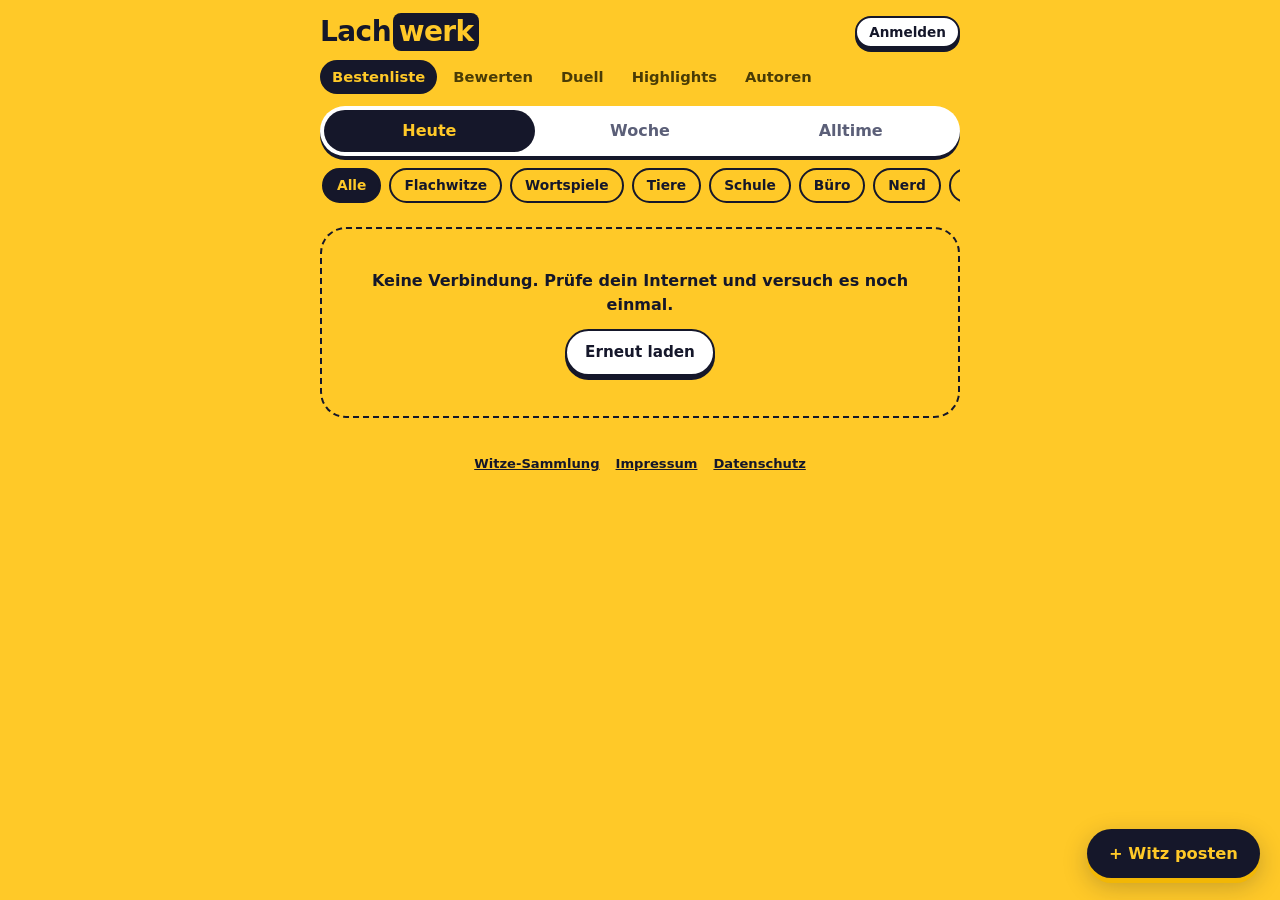
==== commit 49951a3d: "Witz des Tages, Duell, Reaktionen, Profile, Autoren, Challenge, Serie, Statistik, Vorrat, PWA und Ka" ====
--- a/index.html
+++ b/index.html
@@ -7,13 +7,17 @@
   <meta name="description" content="Witze posten, liken und mitentscheiden: Tagesbeste, Wochenbeste und die besten Witze aller Zeiten. Ohne Anmeldung.">
   <meta name="theme-color" content="#ffc928">
   <link rel="icon" href="favicon.svg" type="image/svg+xml">
-  <link rel="stylesheet" href="style.css?v=9">
-  <!-- Vorschau beim Teilen (WhatsApp, Telegram …). Für beste Ergebnisse "og:image" auf die volle Adresse ändern,
-       z. B. https://DEIN-NAME.github.io/lachwerk/og-image.png -->
+  <link rel="manifest" href="manifest.webmanifest">
+  <link rel="apple-touch-icon" href="icons/apple-touch-icon.png">
+  <meta name="apple-mobile-web-app-title" content="Lachwerk">
+  <link rel="canonical" href="https://lachwerk.github.io/">
+  <link rel="stylesheet" href="style.css?v=10">
+  <!-- Vorschau beim Teilen (WhatsApp, Telegram …) -->
   <meta property="og:type" content="website">
+  <meta property="og:url" content="https://lachwerk.github.io/">
   <meta property="og:title" content="Lachwerk – Die besten Witze des Tages">
   <meta property="og:description" content="Witze posten, liken und mitentscheiden, welcher Witz heute ganz oben steht.">
-  <meta property="og:image" content="og-image.png">
+  <meta property="og:image" content="https://lachwerk.github.io/og-image.png">
   <meta name="twitter:card" content="summary_large_image">
 </head>
 <body>
@@ -38,7 +42,7 @@
 
     <footer>
       <p class="demo-banner" id="demoBanner" hidden>Demo-Modus: Stimmen und Witze bleiben nur in deinem Browser. Wie du die Seite live schaltest, steht in der README.</p>
-      <nav><a href="impressum.html">Impressum</a><a href="datenschutz.html">Datenschutz</a></nav>
+      <nav><a href="witze/">Witze-Sammlung</a><a href="impressum.html">Impressum</a><a href="datenschutz.html">Datenschutz</a></nav>
     </footer>
   </div>
 
@@ -50,6 +54,7 @@
       <p class="muted small" id="postAs"></p>
       <label>Kategorie<select id="postCat"></select></label>
       <label>Dein Witz<textarea id="postText" maxlength="500" placeholder="Was ist …"></textarea></label>
+      <label class="check" id="postChallengeRow" hidden><input type="checkbox" id="postChallenge"> <span>Bei der Challenge „<b id="postChallengeName"></b>“ einreichen</span></label>
       <div id="dupBox" hidden></div>
       <p class="err" id="postErr"></p>
       <p class="muted small">Keine Beleidigungen, keine Werbung. Gemeldete Witze werden geprüft.</p>
@@ -87,6 +92,7 @@
       <h2>Dein Konto</h2>
       <p class="muted small" id="accountInfo"></p>
       <div class="row end">
+        <a class="btn ghost" id="accountProfile" href="#/" data-close>Mein Profil</a>
         <button type="button" class="btn ghost" id="accountPw">Passwort ändern</button>
         <button type="button" class="btn ghost" data-close>Schließen</button>
         <button type="button" class="btn" id="logoutBtn">Abmelden</button>
@@ -117,6 +123,6 @@
 
   <script src="config.js"></script>
   <script src="startwitze.js"></script>
-  <script src="app.js?v=9"></script>
+  <script src="app.js?v=10"></script>
 </body>
 </html>
--- a/style.css
+++ b/style.css
@@ -43,6 +43,7 @@
 .logo { font: 800 1.75rem/1 var(--f-display); letter-spacing: -.02em; margin-right: auto; text-decoration: none; color: var(--ink); }
 .logo span { background: var(--ink); color: var(--yellow); padding: .06em .2em .1em; border-radius: 8px; margin-left: 2px; }
 .who { font: 700 .85rem var(--f-body); color: var(--ink); background: var(--paper); border: 2px solid var(--ink); border-radius: var(--r-ctl); padding: 6px 12px; box-shadow: var(--slab-sm); }
+a.who { text-decoration: none; }
 .who:active { transform: translateY(2px); box-shadow: 0 2px 0 var(--ink); }
 
 .nav { display: flex; gap: 4px; overflow-x: auto; scrollbar-width: none; }
@@ -195,4 +196,95 @@
 .legal mark { background: var(--paper); color: inherit; padding: 0 .25em; border-radius: 4px; }
 .legal .notice { margin-bottom: 8px; }
 
+/* ───────── Reaktionen & Autoren-Links ───────── */
+.reacts { grid-column: 2; display: flex; gap: 6px; flex-wrap: wrap; }
+.card.single .reacts { grid-column: 1 / -1; }
+.react { display: inline-flex; align-items: center; gap: 4px; border: 2px solid var(--line); background: var(--paper); border-radius: var(--r-ctl); padding: 2px 9px; font: 700 .8rem var(--f-mono); color: var(--ink); min-height: 30px; }
+.react span { font-size: 1rem; line-height: 1; }
+.react[aria-pressed="true"] { border-color: var(--ink); background: #fff6d6; }
+a.author { color: inherit; font-weight: 600; text-decoration: none; }
+a.author:hover { text-decoration: underline; }
+
+/* ───────── Banner (Hinweise, Challenge) ───────── */
+.banners { display: grid; gap: 10px; }
+.banners:empty { display: none; }
+.banner { display: flex; align-items: center; gap: 10px; background: var(--paper); border-radius: 18px; padding: 12px 14px; box-shadow: var(--slab-sm); text-decoration: none; color: var(--ink); font-weight: 600; font-size: .92rem; }
+.banner.hl a { color: inherit; text-decoration: none; flex: 1; }
+.banner .x { border: 0; background: none; font-size: 1.4rem; line-height: 1; padding: 0 4px; color: var(--muted); }
+.banner.ch { display: grid; gap: 2px; background: var(--ink); color: var(--paper); box-shadow: 0 5px 0 var(--yellow-deep); }
+.banner.ch strong { font: 800 1.1rem var(--f-display); color: var(--yellow); }
+.ch-k { font-size: .7rem; letter-spacing: .1em; text-transform: uppercase; opacity: .8; }
+.ch-m { font-size: .82rem; font-weight: 500; opacity: .9; }
+
+/* ───────── Highlights ───────── */
+.crown { background: var(--ink); color: var(--paper); border-radius: var(--r-card); padding: 20px; display: grid; gap: 10px; box-shadow: 0 8px 0 var(--yellow-deep); }
+.crown-k { font: 800 .78rem var(--f-body); letter-spacing: .1em; text-transform: uppercase; color: var(--yellow); }
+.crown-t { margin: 0; font-size: 1.3rem; line-height: 1.35; font-weight: 500; white-space: pre-line; overflow-wrap: anywhere; }
+.crown-t.small { font-size: 1rem; }
+.crown-m { font-size: .85rem; opacity: .85; }
+.crown-m a.author { color: var(--yellow); }
+.crown-n { margin: 0; font-size: .8rem; opacity: .75; }
+.crown .btn { background: var(--yellow); color: var(--ink); border-color: var(--yellow); box-shadow: none; }
+.crown h1 { color: var(--yellow); }
+.crown p { margin: 0; }
+.crown-badge { justify-self: start; background: var(--ink); color: var(--yellow); font-weight: 800; font-size: .85rem; padding: 6px 12px; border-radius: var(--r-ctl); }
+.hl-sec { display: grid; gap: 10px; }
+.minis { display: grid; gap: 10px; }
+.mini { display: grid; gap: 4px; background: var(--paper); border-radius: 18px; padding: 12px 14px; box-shadow: var(--slab-sm); text-decoration: none; color: var(--ink); }
+.mini-k { font-size: .7rem; font-weight: 800; letter-spacing: .08em; text-transform: uppercase; color: var(--muted); }
+.mini-t { font-weight: 500; white-space: pre-line; overflow-wrap: anywhere; display: -webkit-box; -webkit-line-clamp: 4; -webkit-box-orient: vertical; overflow: hidden; }
+.mini-m { font-size: .8rem; color: var(--muted); }
+.more-link { justify-self: start; color: var(--ink); font-weight: 700; }
+.on-y { color: var(--muted-on-yellow) !important; }
+.streak { display: flex; align-items: baseline; gap: 10px; font-weight: 700; }
+.streak-n { font: 800 2rem var(--f-display); }
+.streak-pill { display: inline-block; background: var(--ink); color: var(--yellow); font-weight: 800; font-size: .78rem; border-radius: var(--r-ctl); padding: 2px 10px; margin-left: 4px; }
+.badges { display: flex; flex-wrap: wrap; gap: 8px; }
+.bdg { display: grid; gap: 1px; background: transparent; border: 2px dashed var(--muted-on-yellow); color: var(--muted-on-yellow); border-radius: 14px; padding: 6px 10px; font-weight: 800; font-size: .85rem; opacity: .7; }
+.bdg small { font-weight: 500; font-size: .7rem; }
+.bdg.on { background: var(--paper); color: var(--ink); border: 2px solid var(--ink); box-shadow: var(--slab-sm); opacity: 1; }
+.bdg.on::before { content: "★ "; }
+.install { display: grid; gap: 6px; background: var(--paper); border-radius: 18px; padding: 14px; box-shadow: var(--slab-sm); font-size: .88rem; }
+.install .btn { justify-self: start; }
+
+/* ───────── Duell ───────── */
+.duel-grid { display: grid; gap: 10px; }
+.duel-card { display: grid; gap: 10px; text-align: left; background: var(--paper); border: 0; border-radius: var(--r-card); padding: 20px; box-shadow: var(--slab); min-height: 130px; transition: transform .18s ease, opacity .18s ease; }
+.duel-card:active { transform: translateY(3px); box-shadow: 0 3px 0 var(--ink); }
+.duel-t { font-size: 1.15rem; line-height: 1.38; font-weight: 500; white-space: pre-line; overflow-wrap: anywhere; }
+.duel-pick { justify-self: end; font-weight: 800; font-size: .82rem; background: var(--yellow); border-radius: var(--r-ctl); padding: 4px 12px; }
+.duel-card.won { box-shadow: 0 6px 0 var(--up); outline: 3px solid var(--up); }
+.duel-card.won .duel-pick { background: var(--up); color: #fff; }
+.duel-card.lost { opacity: .45; transform: scale(.98); }
+.vs { justify-self: center; font: 800 1rem var(--f-display); background: var(--ink); color: var(--yellow); border-radius: var(--r-ctl); padding: 4px 14px; }
+
+/* ───────── Autoren & Profil ───────── */
+ol.authors { list-style: none; margin: 0; padding: 0; display: grid; gap: 10px; }
+ol.authors a { display: grid; grid-template-columns: 40px 1fr; gap: 2px 10px; background: var(--paper); border-radius: 18px; padding: 12px 14px; box-shadow: var(--slab-sm); text-decoration: none; color: var(--ink); }
+.a-rank { grid-row: span 2; font: 800 1.5rem/1.2 var(--f-display); text-align: center; color: var(--muted); }
+ol.authors li:first-child .a-rank { color: var(--ink); }
+.a-name { font-weight: 800; }
+.a-name .pill { font-size: .66rem; background: var(--yellow); border-color: var(--yellow); vertical-align: 2px; }
+.a-meta { font-size: .8rem; color: var(--muted); }
+.profile-head { display: flex; gap: 14px; align-items: center; }
+.avatar { flex: none; width: 64px; height: 64px; border-radius: 50%; background: var(--ink); color: var(--yellow); display: grid; place-items: center; font: 800 1.8rem var(--f-display); box-shadow: 0 4px 0 var(--yellow-deep); }
+.stats { display: grid; grid-template-columns: repeat(auto-fit, minmax(130px, 1fr)); gap: 10px; }
+.stats > div { background: var(--paper); border-radius: 18px; padding: 12px 14px; box-shadow: var(--slab-sm); display: grid; }
+.stats b { font: 800 1.5rem var(--f-display); }
+.stats span { font-size: .78rem; color: var(--muted); font-weight: 600; }
+
+/* ───────── Admin-Erweiterung ───────── */
+.admin-tabs { grid-auto-flow: row; grid-template-columns: repeat(auto-fit, minmax(98px, 1fr)); border-radius: 22px; }
+.admin-tabs button { white-space: nowrap; padding-inline: 10px; }
+.panel { background: var(--paper); border-radius: 20px; padding: 16px; box-shadow: var(--slab-sm); display: grid; gap: 10px; overflow-x: auto; }
+.tbl { border-collapse: collapse; width: 100%; font-size: .82rem; font-variant-numeric: tabular-nums; }
+.tbl th, .tbl td { text-align: left; padding: 6px 6px; border-bottom: 1px solid var(--line); white-space: nowrap; }
+.tbl th { font-size: .7rem; text-transform: uppercase; letter-spacing: .05em; color: var(--muted); }
+.tbl td.bar { width: 30%; min-width: 60px; }
+.tbl td.bar i { display: block; height: 10px; border-radius: 5px; background: var(--yellow); min-width: 2px; }
+.chips.static { flex-wrap: wrap; overflow: visible; }
+.chips.static .chip { font-weight: 600; }
+input[type=number], input[type=datetime-local] { font: inherit; color: var(--ink); background: #fffdf4; border: 2px solid var(--ink); border-radius: 14px; padding: 10px 12px; }
+
+@media (prefers-reduced-motion: reduce) { .duel-card { transition: none; } }
 @media (prefers-reduced-motion: reduce) { .swipe-card { transition: none; } .btn:active, .who:active, .round:active, .fab:active { transform: none; } }
